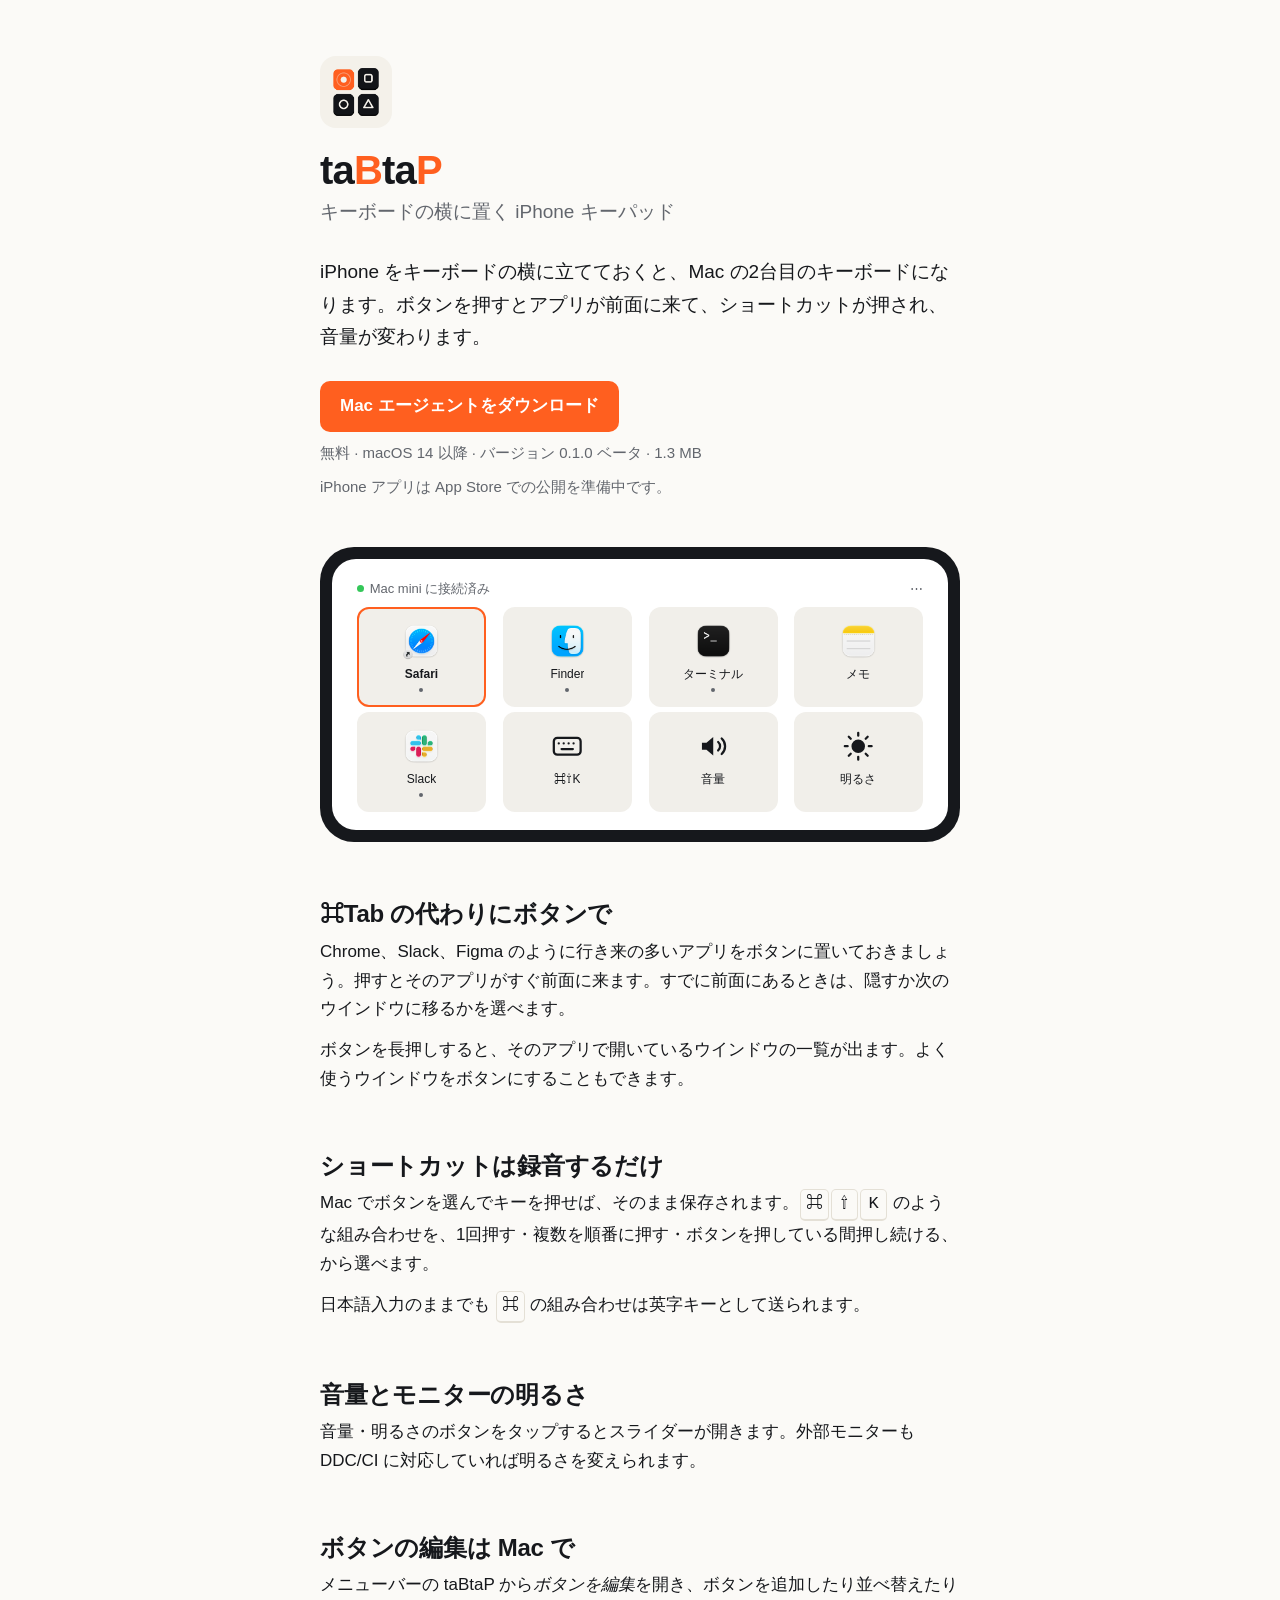
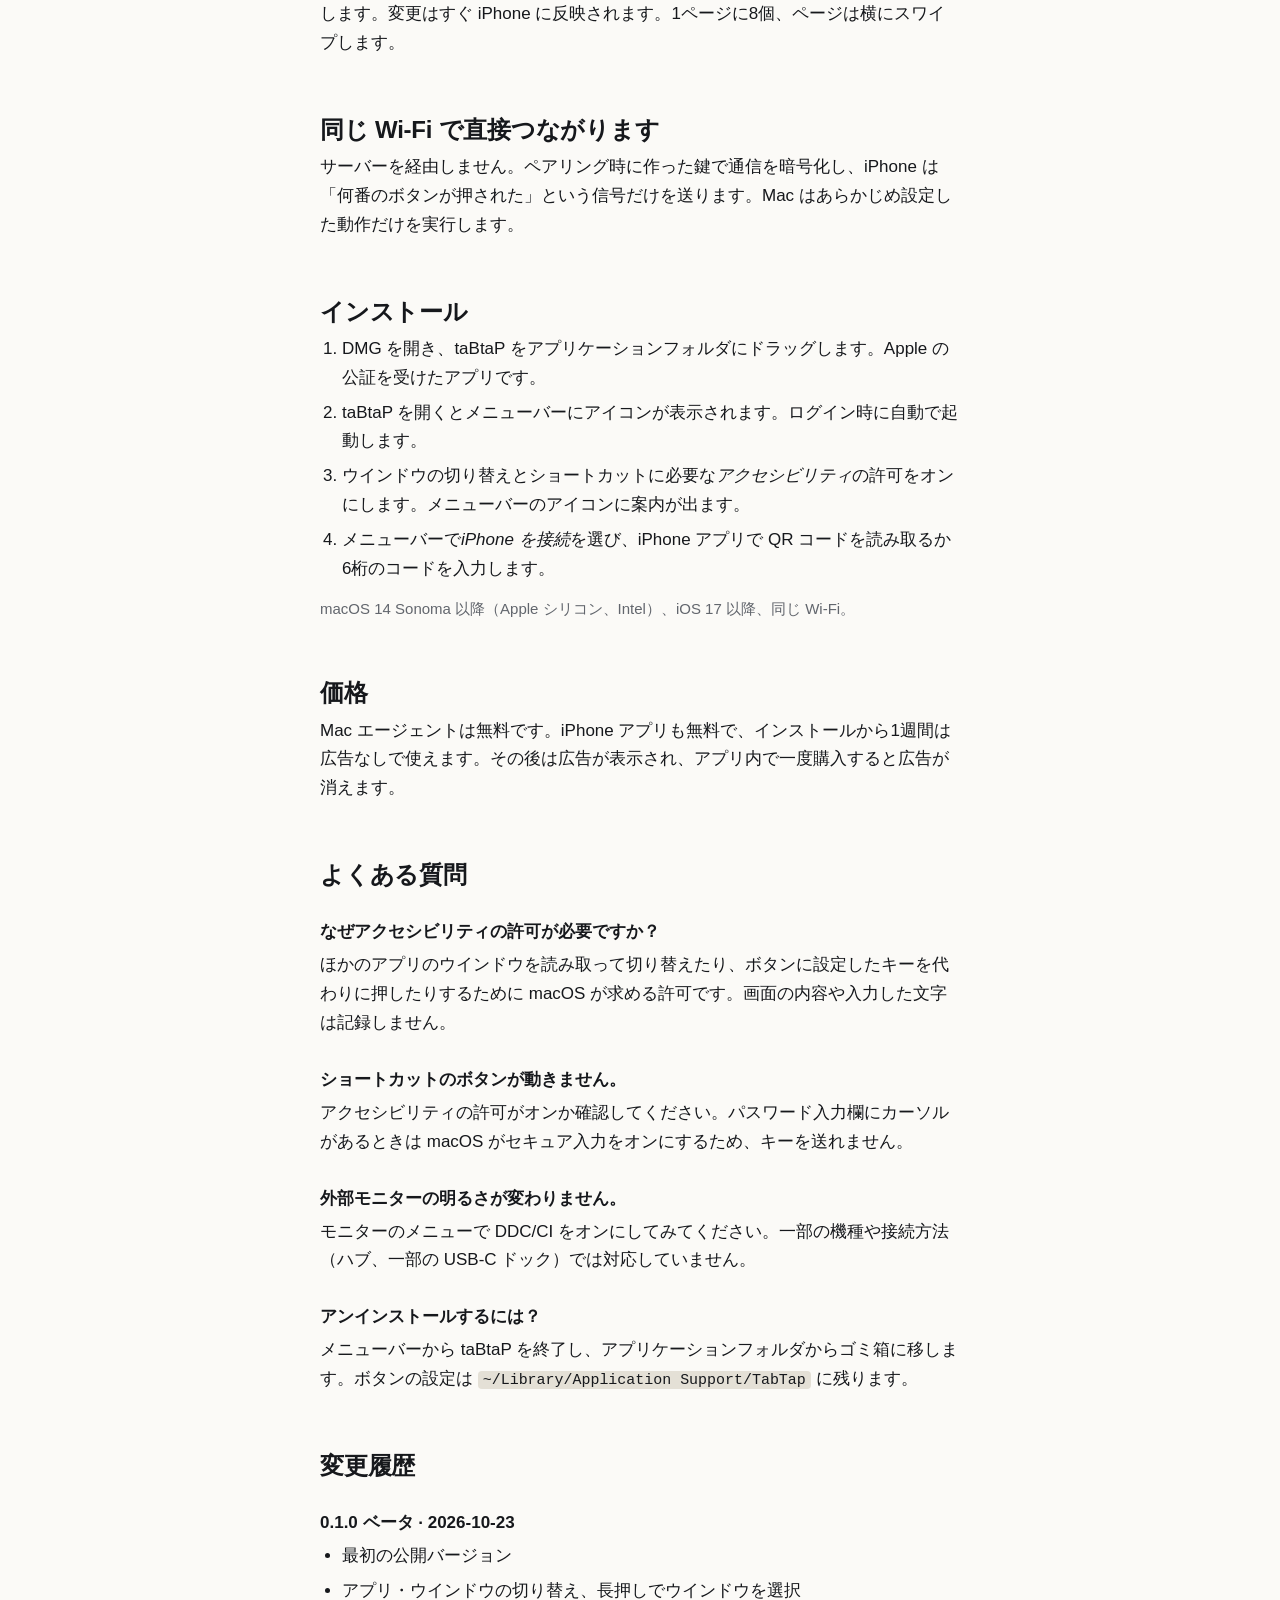
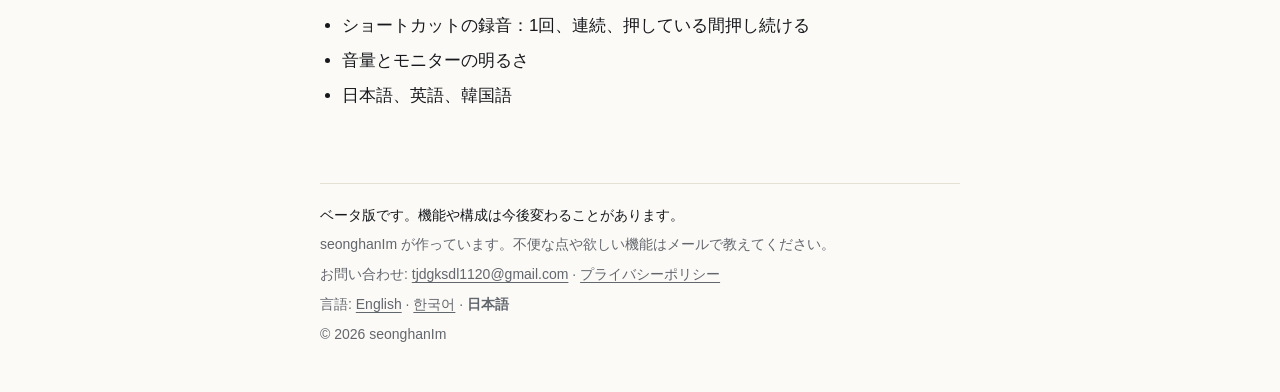
==== ja/index.html @ 6b201f4f "다운로드 페이지 업데이트 (5031a1f)" ====
<!doctype html>
<html lang="ja">
<head>
  <meta charset="utf-8">
  <meta name="viewport" content="width=device-width, initial-scale=1">
  <title>taBtaP — キーボードの横に置く iPhone キーパッド</title>
  <meta name="description" content="iPhone をキーボードの横に立てておくと、Mac の2台目のキーボードになります。ボタンひとつでアプリを切り替え、ショートカットを押せます。">
  <meta name="color-scheme" content="light dark">
  <meta property="og:title" content="taBtaP">
  <meta property="og:description" content="iPhone をキーボードの横に立てておくと、Mac の2台目のキーボードになります。ボタンひとつでアプリを切り替え、ショートカットを押せます。">
  <meta property="og:image" content="../icon.png">
  <link rel="alternate" hreflang="en" href="../">
  <link rel="alternate" hreflang="ko" href="../ko/">
  <link rel="alternate" hreflang="ja" href="../ja/">
  <link rel="icon" href="../icon.png">
  <link rel="apple-touch-icon" href="../apple-touch-icon.png">
  <link rel="stylesheet" href="../style.css">
</head>
<body>

<main>
  <header>
    <img class="icon" src="../icon.png" alt="" width="72" height="72">
    <h1>ta<span class="hi">B</span>ta<span class="hi">P</span></h1>
    <p class="tagline">キーボードの横に置く iPhone キーパッド</p>
  </header>

  <p class="intro">iPhone をキーボードの横に立てておくと、Mac の2台目のキーボードになります。ボタンを押すとアプリが前面に来て、ショートカットが押され、音量が変わります。</p>

  <p class="cta">
    <a class="download" href="../download/taBtaP-Agent.dmg">Mac エージェントをダウンロード</a>
    <span class="meta">無料 · macOS 14 以降 · バージョン 0.1.0 ベータ · 1.3 MB</span>
  </p>
  <p class="note">iPhone アプリは App Store での公開を準備中です。</p>

  <figure class="device" aria-hidden="true">
      <div class="screen">
        <div class="bar"><span class="dot"></span>Mac mini に接続済み<span class="more">⋯</span></div>
        <div class="grid"><div class="tile front running"><span class="art"><img src="../images/safari.png" alt=""></span><span class="label">Safari</span><span class="run"></span></div><div class="tile running"><span class="art"><img src="../images/finder.png" alt=""></span><span class="label">Finder</span><span class="run"></span></div><div class="tile running"><span class="art"><img src="../images/terminal.png" alt=""></span><span class="label">ターミナル</span><span class="run"></span></div><div class="tile"><span class="art"><img src="../images/notes.png" alt=""></span><span class="label">メモ</span><span class="run"></span></div><div class="tile running"><span class="art"><img src="../images/slack.png" alt=""></span><span class="label">Slack</span><span class="run"></span></div><div class="tile"><span class="art"><svg viewBox="0 0 24 24" fill="none" stroke="currentColor" stroke-width="1.6" stroke-linecap="round"><rect x="2.5" y="6" width="19" height="12" rx="2.5"/><path d="M6 10h.01M9.5 10h.01M13 10h.01M16.5 10h.01M8 14h8"/></svg></span><span class="label">⌘⇧K</span><span class="run"></span></div><div class="tile"><span class="art"><svg viewBox="0 0 24 24" fill="currentColor"><path d="M4 9.5h3.2L12 5.5v13l-4.8-4H4z"/><path d="M15.5 9a4 4 0 0 1 0 6M18 6.5a7.5 7.5 0 0 1 0 11" fill="none" stroke="currentColor" stroke-width="1.6" stroke-linecap="round"/></svg></span><span class="label">音量</span><span class="run"></span></div><div class="tile"><span class="art"><svg viewBox="0 0 24 24" fill="none" stroke="currentColor" stroke-width="1.6" stroke-linecap="round"><circle cx="12" cy="12" r="4" fill="currentColor"/><path d="M12 2.5v2M12 19.5v2M2.5 12h2M19.5 12h2M5.3 5.3l1.4 1.4M17.3 17.3l1.4 1.4M5.3 18.7l1.4-1.4M17.3 6.7l1.4-1.4"/></svg></span><span class="label">明るさ</span><span class="run"></span></div></div>
      </div>
    </figure>

  <article>
    <h2>⌘Tab の代わりにボタンで</h2>
    <p>Chrome、Slack、Figma のように行き来の多いアプリをボタンに置いておきましょう。押すとそのアプリがすぐ前面に来ます。すでに前面にあるときは、隠すか次のウインドウに移るかを選べます。</p><p>ボタンを長押しすると、そのアプリで開いているウインドウの一覧が出ます。よく使うウインドウをボタンにすることもできます。</p>
    <h2>ショートカットは録音するだけ</h2>
    <p>Mac でボタンを選んでキーを押せば、そのまま保存されます。<kbd>⌘</kbd><kbd>⇧</kbd><kbd>K</kbd> のような組み合わせを、1回押す・複数を順番に押す・ボタンを押している間押し続ける、から選べます。</p><p>日本語入力のままでも <kbd>⌘</kbd> の組み合わせは英字キーとして送られます。</p>
    <h2>音量とモニターの明るさ</h2>
    <p>音量・明るさのボタンをタップするとスライダーが開きます。外部モニターも DDC/CI に対応していれば明るさを変えられます。</p>
    <h2>ボタンの編集は Mac で</h2>
    <p>メニューバーの taBtaP から<em>ボタンを編集</em>を開き、ボタンを追加したり並べ替えたりします。変更はすぐ iPhone に反映されます。1ページに8個、ページは横にスワイプします。</p>
    <h2>同じ Wi-Fi で直接つながります</h2>
    <p>サーバーを経由しません。ペアリング時に作った鍵で通信を暗号化し、iPhone は「何番のボタンが押された」という信号だけを送ります。Mac はあらかじめ設定した動作だけを実行します。</p>

    <h2 id="install">インストール</h2>
    <ol><li>DMG を開き、taBtaP をアプリケーションフォルダにドラッグします。Apple の公証を受けたアプリです。</li><li>taBtaP を開くとメニューバーにアイコンが表示されます。ログイン時に自動で起動します。</li><li>ウインドウの切り替えとショートカットに必要な<em>アクセシビリティ</em>の許可をオンにします。メニューバーのアイコンに案内が出ます。</li><li>メニューバーで<em>iPhone を接続</em>を選び、iPhone アプリで QR コードを読み取るか6桁のコードを入力します。</li></ol>
    <p class="note">macOS 14 Sonoma 以降（Apple シリコン、Intel）、iOS 17 以降、同じ Wi-Fi。</p>

    <h2>価格</h2>
    <p>Mac エージェントは無料です。iPhone アプリも無料で、インストールから1週間は広告なしで使えます。その後は広告が表示され、アプリ内で一度購入すると広告が消えます。</p>

    <h2 id="faq">よくある質問</h2>
    <h3>なぜアクセシビリティの許可が必要ですか？</h3>
    <p>ほかのアプリのウインドウを読み取って切り替えたり、ボタンに設定したキーを代わりに押したりするために macOS が求める許可です。画面の内容や入力した文字は記録しません。</p>
    <h3>ショートカットのボタンが動きません。</h3>
    <p>アクセシビリティの許可がオンか確認してください。パスワード入力欄にカーソルがあるときは macOS がセキュア入力をオンにするため、キーを送れません。</p>
    <h3>外部モニターの明るさが変わりません。</h3>
    <p>モニターのメニューで DDC/CI をオンにしてみてください。一部の機種や接続方法（ハブ、一部の USB-C ドック）では対応していません。</p>
    <h3>アンインストールするには？</h3>
    <p>メニューバーから taBtaP を終了し、アプリケーションフォルダからゴミ箱に移します。ボタンの設定は <code>~/Library/Application Support/TabTap</code> に残ります。</p>

    <h2 id="changes">変更履歴</h2>
    <h3>0.1.0 ベータ · 2026-10-23</h3>
    <ul><li>最初の公開バージョン</li><li>アプリ・ウインドウの切り替え、長押しでウインドウを選択</li><li>ショートカットの録音：1回、連続、押している間押し続ける</li><li>音量とモニターの明るさ</li><li>日本語、英語、韓国語</li></ul>
  </article>

  <footer>
    <p class="beta">ベータ版です。機能や構成は今後変わることがあります。</p>
    <p>seonghanIm が作っています。不便な点や欲しい機能はメールで教えてください。</p>
    <p>お問い合わせ: <a href="mailto:tjdgksdl1120@gmail.com">tjdgksdl1120@gmail.com</a> · <a href="../ja/privacy.html">プライバシーポリシー</a></p>
    <p class="langs">言語: <a href="../" data-lang="en">English</a> · <a href="../ko/" data-lang="ko">한국어</a> · <strong>日本語</strong></p>
    <p>© 2026 seonghanIm</p>
  </footer>
  <script>
  document.querySelectorAll('[data-lang]').forEach(function (a) {
    a.addEventListener('click', function () { try { localStorage.setItem('lang', a.dataset.lang); } catch (e) {} });
  });
  </script>
</main>
</body>
</html>
---- style.css ----
:root {
  --bg: #FBFAF7;
  --text: #16181C;
  --muted: #62666D;
  --line: #E4E0D6;
  --accent: #FF5F1F;
  --device: #16181C;
  --screen: #FFFFFF;
  --tile: #F1EFEA;
  --tile-text: #16181C;
}

@media (prefers-color-scheme: dark) {
  :root {
    --bg: #141518;
    --text: #EDEBE6;
    --muted: #A0A3A9;
    --line: #2B2E33;
    --device: #000000;
    --screen: #1C1D21;
    --tile: #2A2C31;
    --tile-text: #EDEBE6;
  }
}

* { box-sizing: border-box; }

html { -webkit-text-size-adjust: 100%; }

body {
  margin: 0;
  background: var(--bg);
  color: var(--text);
  font: 17px/1.7 -apple-system, BlinkMacSystemFont, "Helvetica Neue", "Apple SD Gothic Neo", "Hiragino Sans", "Noto Sans KR", "Noto Sans JP", sans-serif;
  overflow-wrap: break-word;
}

/* 한국어는 어절 단위로 줄을 바꾼다. 띄어쓰기가 없는 일본어에 쓰면 줄이 넘친다. */
html:lang(ko) body { word-break: keep-all; }

main {
  max-width: 680px;
  margin: 0 auto;
  padding: 56px 20px 40px;
}

a { color: var(--accent); text-underline-offset: 3px; }

header .icon { border-radius: 16px; display: block; }

h1 {
  font-size: 40px;
  line-height: 1.1;
  letter-spacing: -0.02em;
  margin: 20px 0 4px;
}

h1 .hi { color: var(--accent); }

.tagline { margin: 0; color: var(--muted); font-size: 19px; }

.intro { font-size: 19px; margin: 28px 0; }

.cta { margin: 0; display: flex; flex-wrap: wrap; align-items: center; gap: 8px 16px; }

.download {
  display: inline-block;
  background: var(--accent);
  color: #fff;
  text-decoration: none;
  font-weight: 650;
  padding: 11px 20px;
  border-radius: 10px;
}

.download:hover { filter: brightness(1.06); }

.meta, .note { color: var(--muted); font-size: 15px; }

.note { margin: 8px 0 0; }

/* 실제 앱 화면 구성(상태 바 + 4×2 버튼)을 그대로 그린다. */
.device {
  margin: 48px 0 8px;
  background: var(--device);
  border-radius: 34px;
  padding: 12px;
  aspect-ratio: 19.5 / 9;
  max-width: 640px;
}

.screen {
  height: 100%;
  background: var(--screen);
  border-radius: 24px;
  padding: 3% 4%;
  display: flex;
  flex-direction: column;
  gap: 3%;
}

.bar {
  display: flex;
  align-items: center;
  gap: 6px;
  font-size: clamp(9px, 1.9vw, 13px);
  color: var(--muted);
}

.bar .dot { width: 7px; height: 7px; border-radius: 50%; background: #34C759; }
.bar .more { margin-left: auto; }

.grid {
  flex: 1;
  display: grid;
  grid-template-columns: repeat(4, 1fr);
  grid-template-rows: repeat(2, 1fr);
  gap: 3%;
}

/* 실제 앱처럼 아이콘 위, 이름 아래, 실행 중이면 점. 아이콘은 칸의 짧은 변에 맞춘다. */
.tile {
  background: var(--tile);
  color: var(--tile-text);
  border-radius: 12px;
  display: flex;
  flex-direction: column;
  align-items: center;
  justify-content: center;
  gap: 4%;
  padding: 4px;
  min-width: 0;
  container-type: size;
}

.tile .art { width: 42cqmin; height: 42cqmin; display: block; }
.tile .art img, .tile .art svg { width: 100%; height: 100%; display: block; }
.tile .art svg { padding: 6%; }

.tile .label {
  font-size: clamp(9px, 1.7vw, 12px);
  white-space: nowrap;
  overflow: hidden;
  text-overflow: ellipsis;
  max-width: 100%;
}

.tile .run { width: 4px; height: 4px; border-radius: 50%; background: var(--muted); opacity: 0; }
.tile.running .run { opacity: 1; }

.tile.front { outline: 2px solid var(--accent); outline-offset: -2px; }
.tile.front .label { font-weight: 600; }

article h2 {
  font-size: 24px;
  letter-spacing: -0.01em;
  line-height: 1.3;
  margin: 56px 0 8px;
}

article h3 { font-size: 17px; margin: 28px 0 4px; }
article h3 + p { margin-top: 0; }

article p { margin: 0 0 12px; }

ol, ul { padding-left: 22px; margin: 0 0 12px; }
li { margin-bottom: 6px; }

kbd {
  display: inline-block;
  min-width: 1.6em;
  padding: 0 5px;
  margin: 0 1px;
  border: 1px solid var(--line);
  border-bottom-width: 2px;
  border-radius: 5px;
  font: 600 0.9em/1.5 inherit;
  text-align: center;
}

code { font-size: 0.88em; background: var(--line); padding: 1px 5px; border-radius: 4px; }

footer {
  margin-top: 72px;
  padding-top: 20px;
  border-top: 1px solid var(--line);
  color: var(--muted);
  font-size: 14px;
}

footer p { margin: 0 0 6px; }
footer a { color: var(--muted); }
footer .beta { color: var(--text); }

.doc h1 { font-size: 32px; margin-top: 8px; }
.doc h2 { font-size: 19px; margin: 32px 0 6px; }
.doc p { margin: 0 0 12px; }
.back { margin: 0; font-size: 15px; }
.back a { color: var(--muted); text-decoration: none; }

@media (max-width: 520px) {
  main { padding-top: 36px; }
  h1 { font-size: 34px; }
  .intro { font-size: 18px; }
  .device { border-radius: 22px; padding: 8px; }
  .screen { border-radius: 15px; }
  .tile { border-radius: 8px; }
}
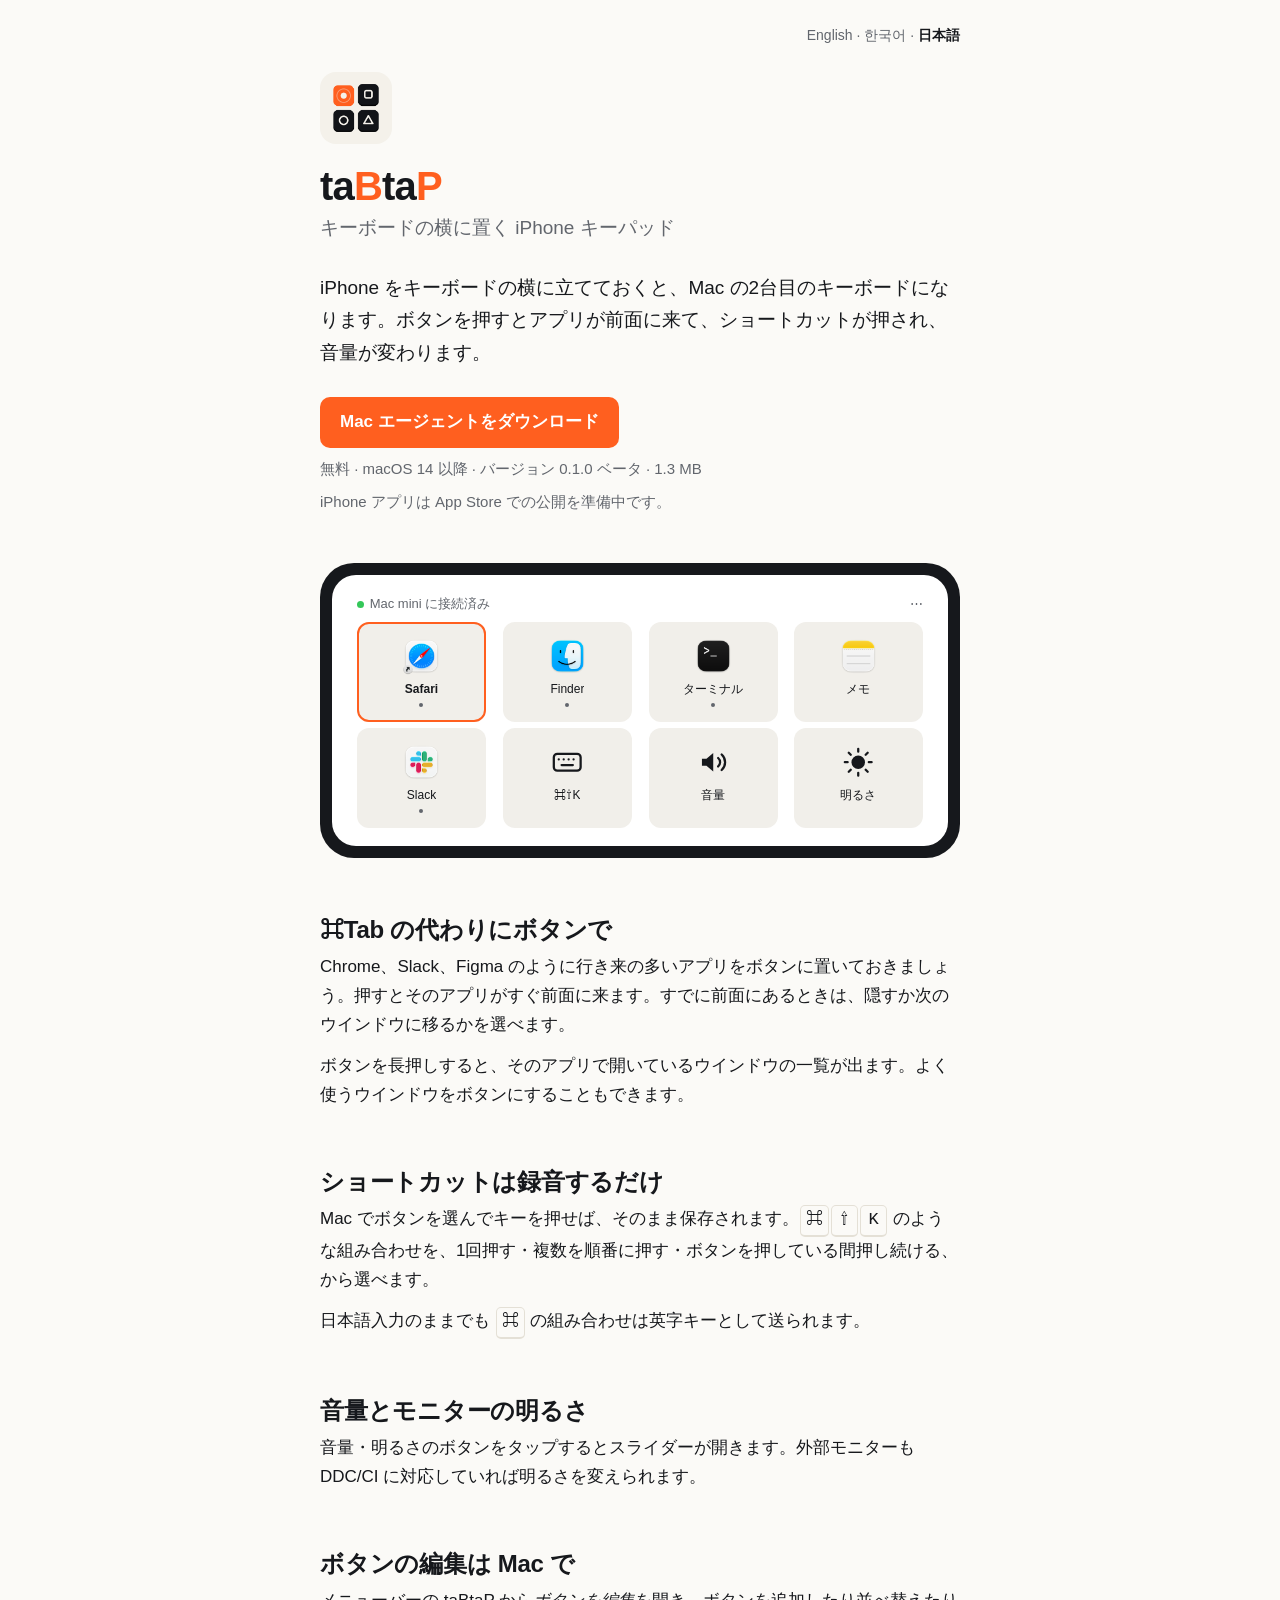
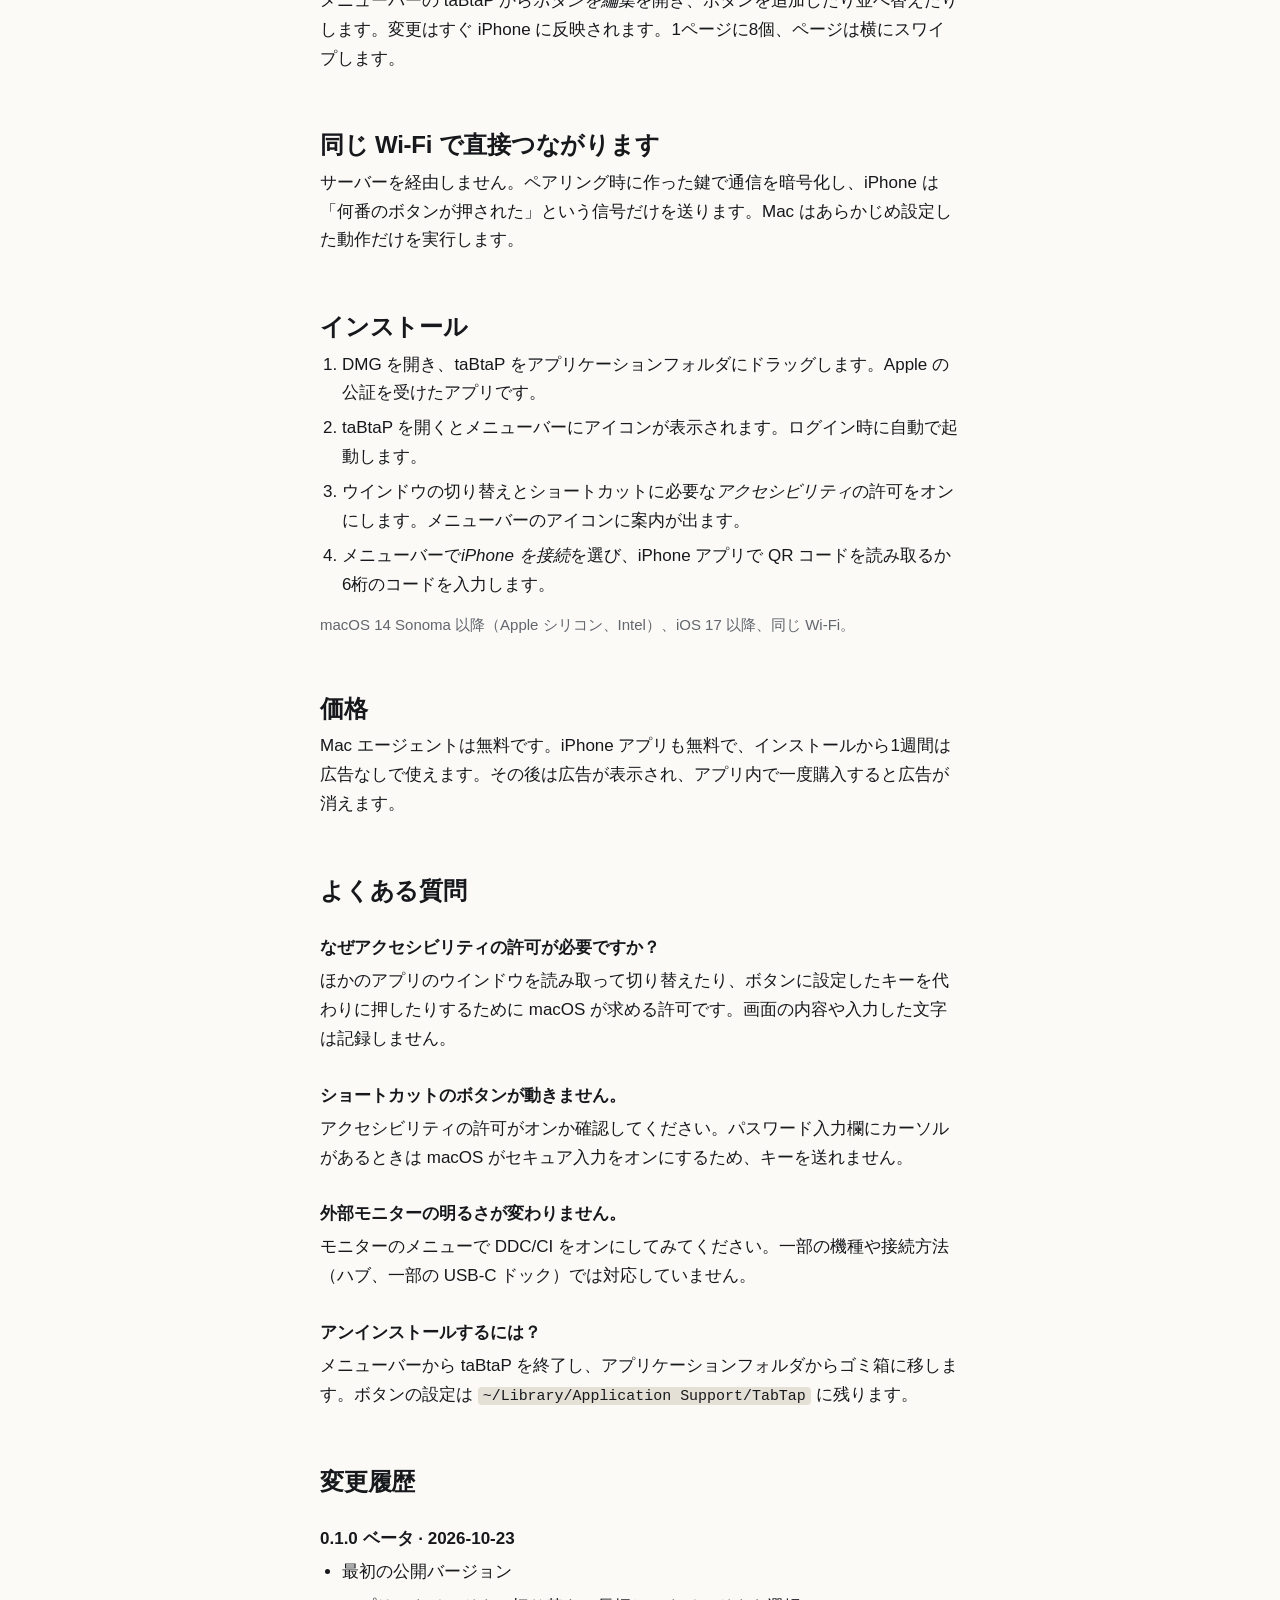
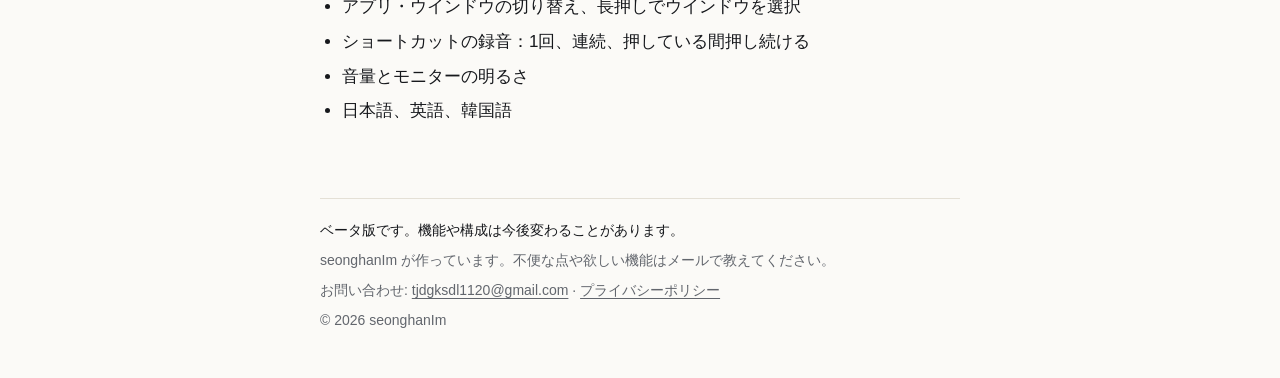
==== commit ffefa8a4: "다운로드 페이지 업데이트 (f8931c8)" ====
--- a/ja/index.html
+++ b/ja/index.html
@@ -19,6 +19,7 @@
 <body>
 
 <main>
+  <nav class="langs" aria-label="言語"><a href="../" data-lang="en">English</a> · <a href="../ko/" data-lang="ko">한국어</a> · <strong>日本語</strong></nav>
   <header>
     <img class="icon" src="../icon.png" alt="" width="72" height="72">
     <h1>ta<span class="hi">B</span>ta<span class="hi">P</span></h1>
@@ -78,7 +79,6 @@
     <p class="beta">ベータ版です。機能や構成は今後変わることがあります。</p>
     <p>seonghanIm が作っています。不便な点や欲しい機能はメールで教えてください。</p>
     <p>お問い合わせ: <a href="mailto:tjdgksdl1120@gmail.com">tjdgksdl1120@gmail.com</a> · <a href="../ja/privacy.html">プライバシーポリシー</a></p>
-    <p class="langs">言語: <a href="../" data-lang="en">English</a> · <a href="../ko/" data-lang="ko">한국어</a> · <strong>日本語</strong></p>
     <p>© 2026 seonghanIm</p>
   </footer>
   <script>
--- a/style.css
+++ b/style.css
@@ -45,6 +45,18 @@
 }
 
 a { color: var(--accent); text-underline-offset: 3px; }
+
+/* 언어 바꾸기: 맨 위 오른쪽 */
+.langs {
+  text-align: right;
+  margin: -32px 0 24px;
+  font-size: 14px;
+  color: var(--muted);
+}
+
+.langs a { color: var(--muted); text-decoration: none; }
+.langs a:hover { color: var(--text); }
+.langs strong { color: var(--text); font-weight: 600; }
 
 header .icon { border-radius: 16px; display: block; }
 
@@ -200,6 +212,7 @@
 
 @media (max-width: 520px) {
   main { padding-top: 36px; }
+  .langs { margin-top: -20px; }
   h1 { font-size: 34px; }
   .intro { font-size: 18px; }
   .device { border-radius: 22px; padding: 8px; }
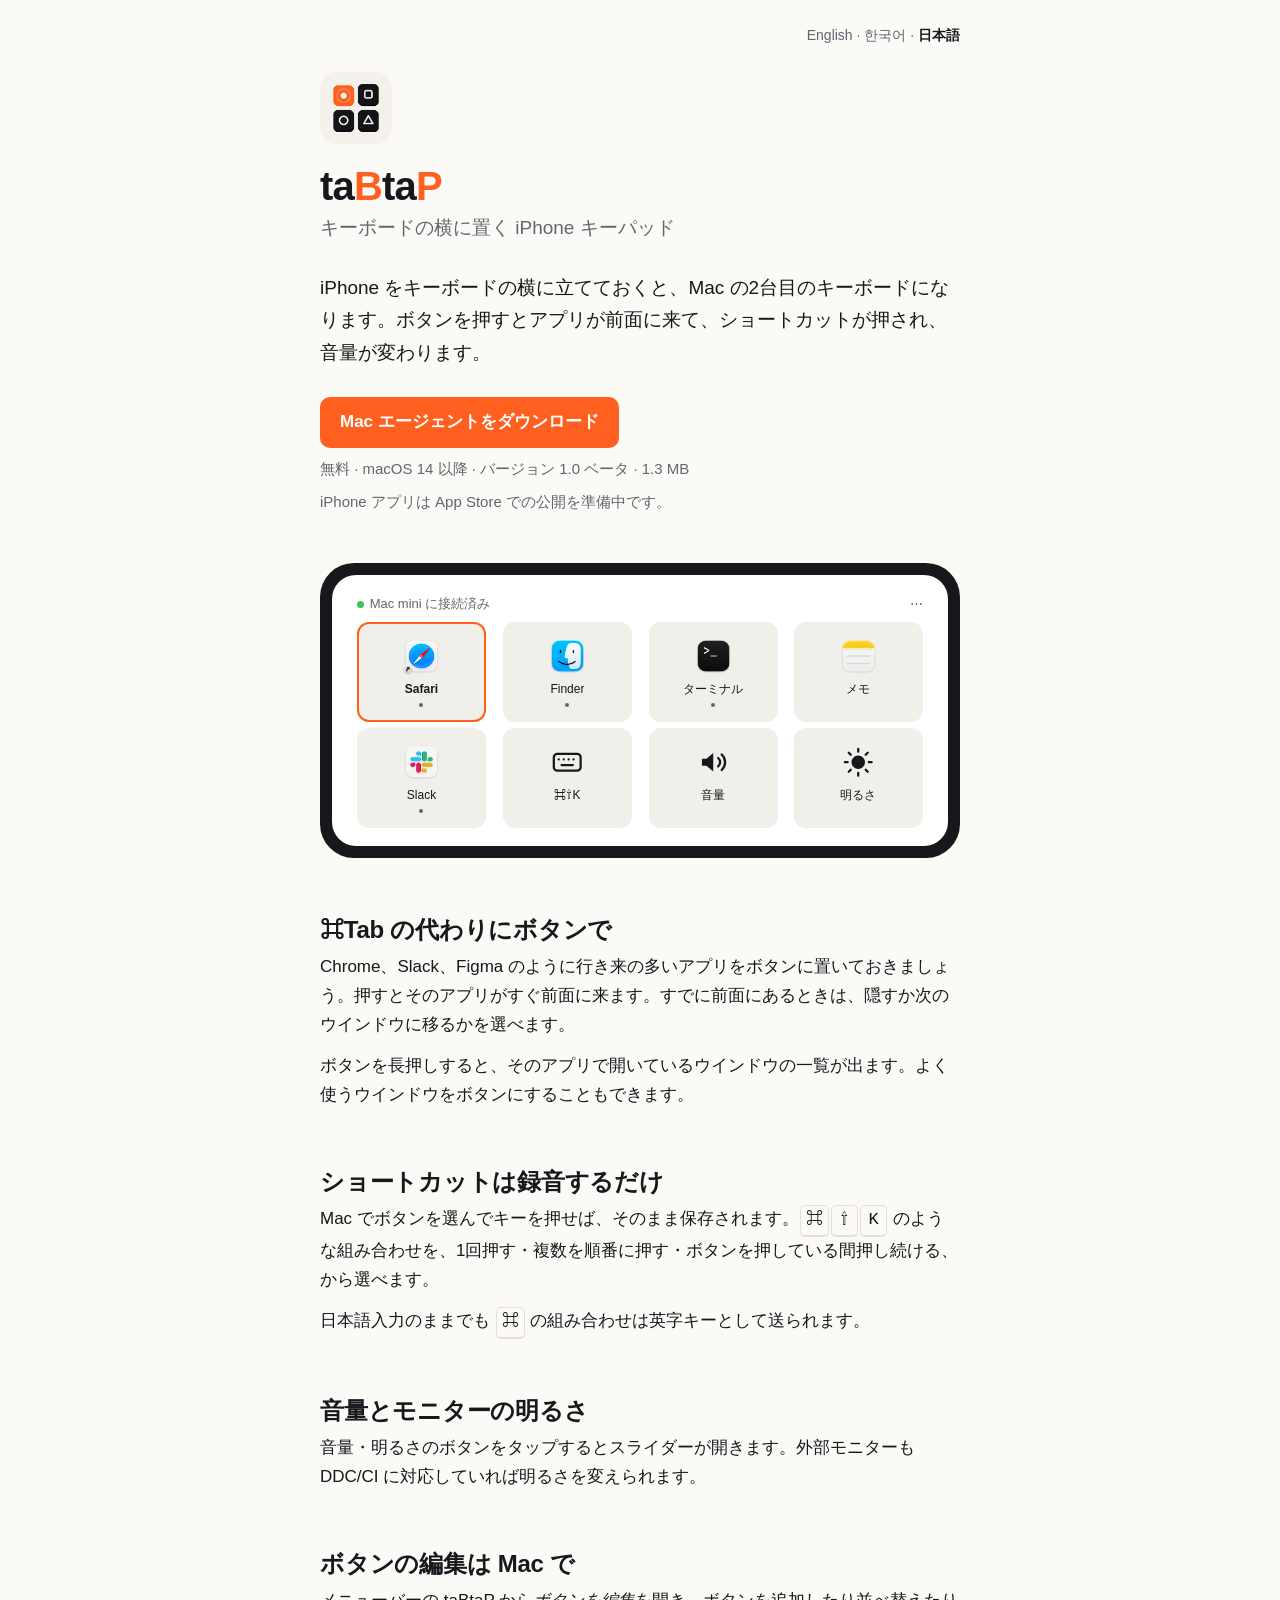
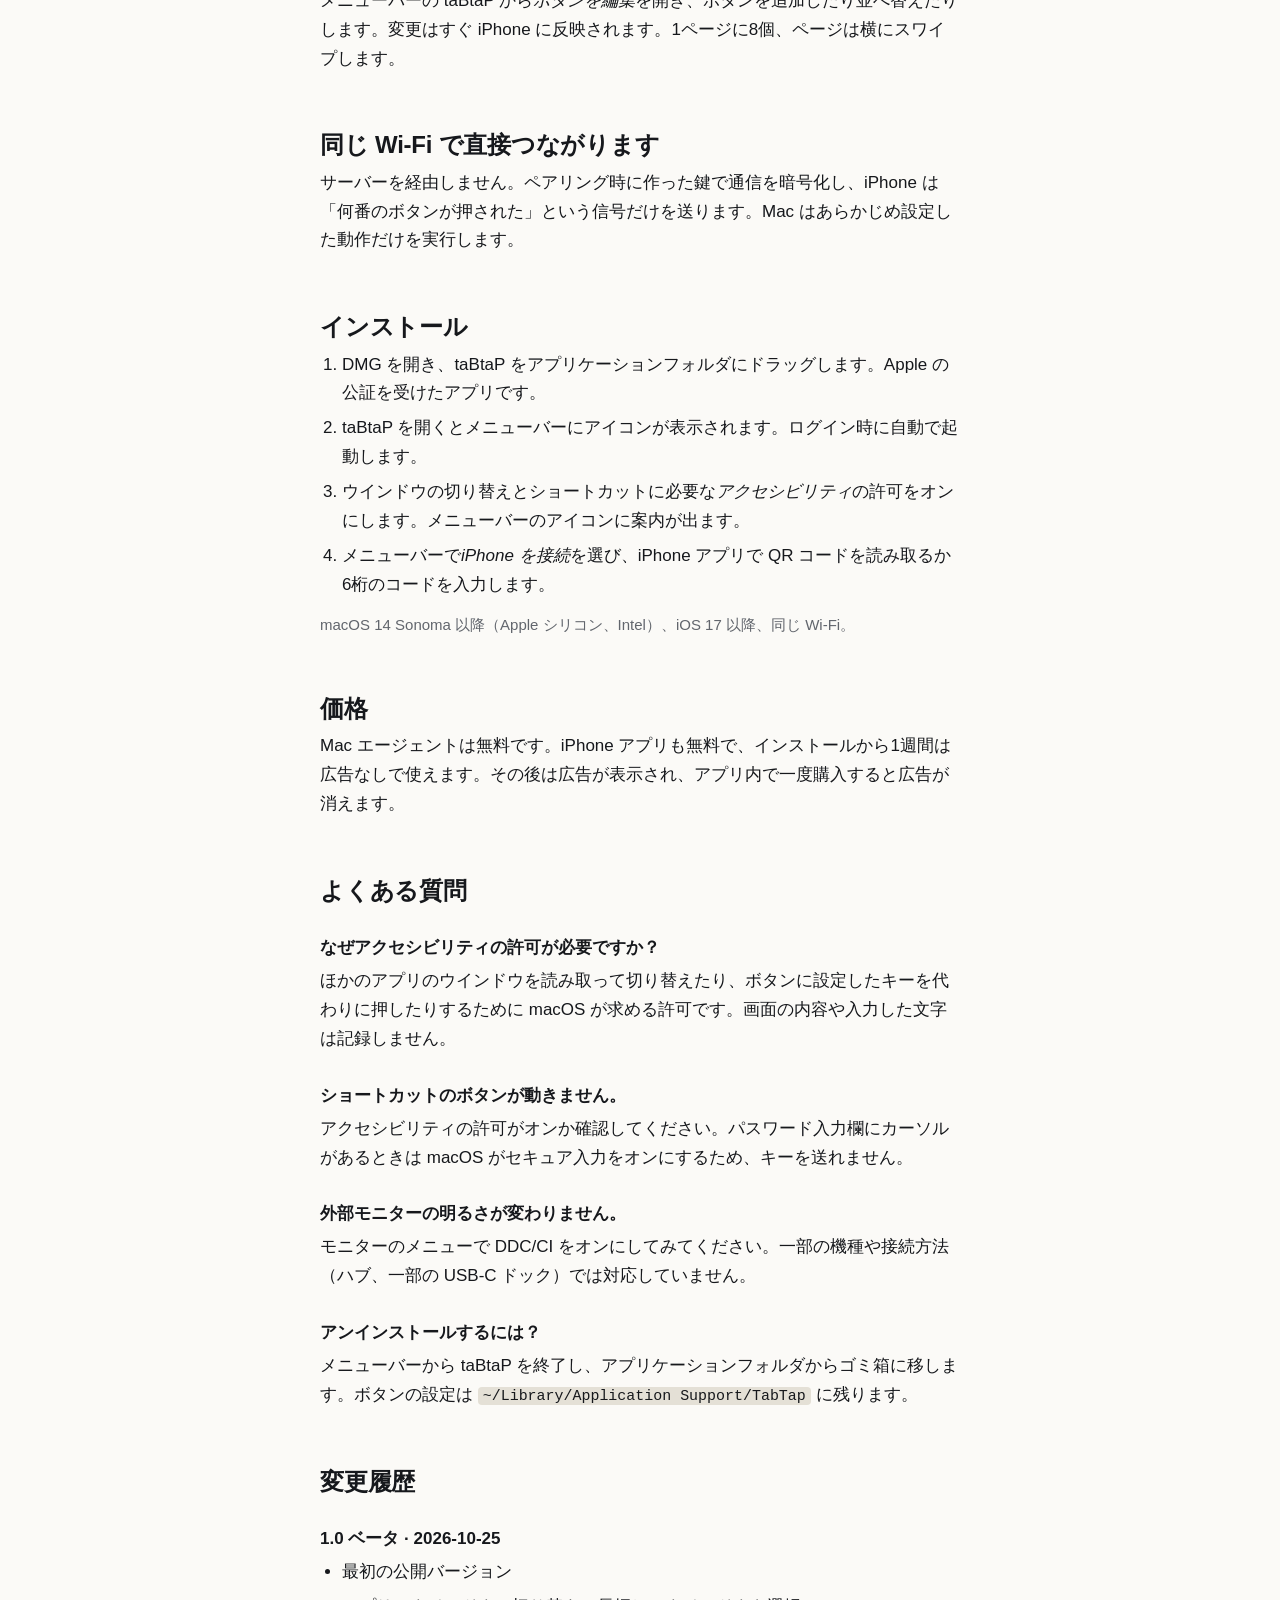
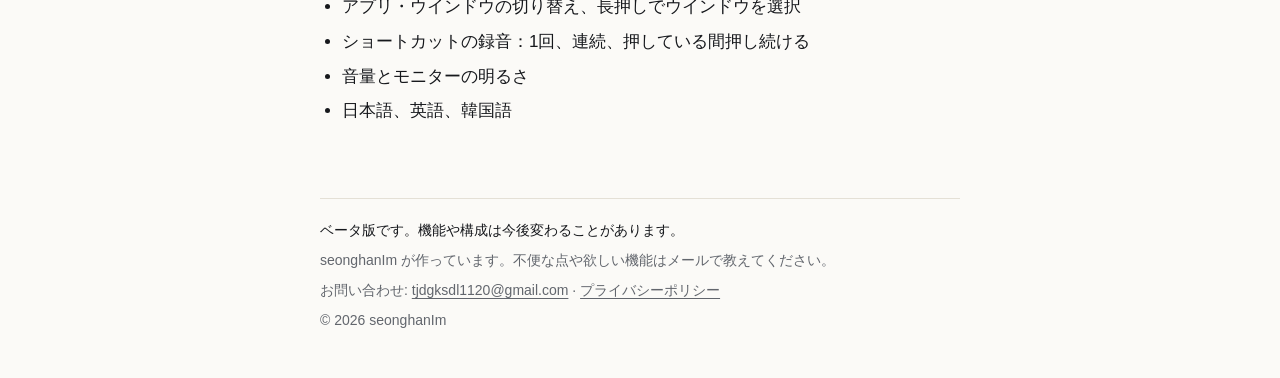
==== commit 7cd5ab6c: "다운로드 페이지 업데이트 (40ac6c7)" ====
--- a/ja/index.html
+++ b/ja/index.html
@@ -30,7 +30,7 @@
 
   <p class="cta">
     <a class="download" href="../download/taBtaP-Agent.dmg">Mac エージェントをダウンロード</a>
-    <span class="meta">無料 · macOS 14 以降 · バージョン 0.1.0 ベータ · 1.3 MB</span>
+    <span class="meta">無料 · macOS 14 以降 · バージョン 1.0 ベータ · 1.3 MB</span>
   </p>
   <p class="note">iPhone アプリは App Store での公開を準備中です。</p>
 
@@ -71,7 +71,7 @@
     <p>メニューバーから taBtaP を終了し、アプリケーションフォルダからゴミ箱に移します。ボタンの設定は <code>~/Library/Application Support/TabTap</code> に残ります。</p>
 
     <h2 id="changes">変更履歴</h2>
-    <h3>0.1.0 ベータ · 2026-10-23</h3>
+    <h3>1.0 ベータ · 2026-10-25</h3>
     <ul><li>最初の公開バージョン</li><li>アプリ・ウインドウの切り替え、長押しでウインドウを選択</li><li>ショートカットの録音：1回、連続、押している間押し続ける</li><li>音量とモニターの明るさ</li><li>日本語、英語、韓国語</li></ul>
   </article>
 
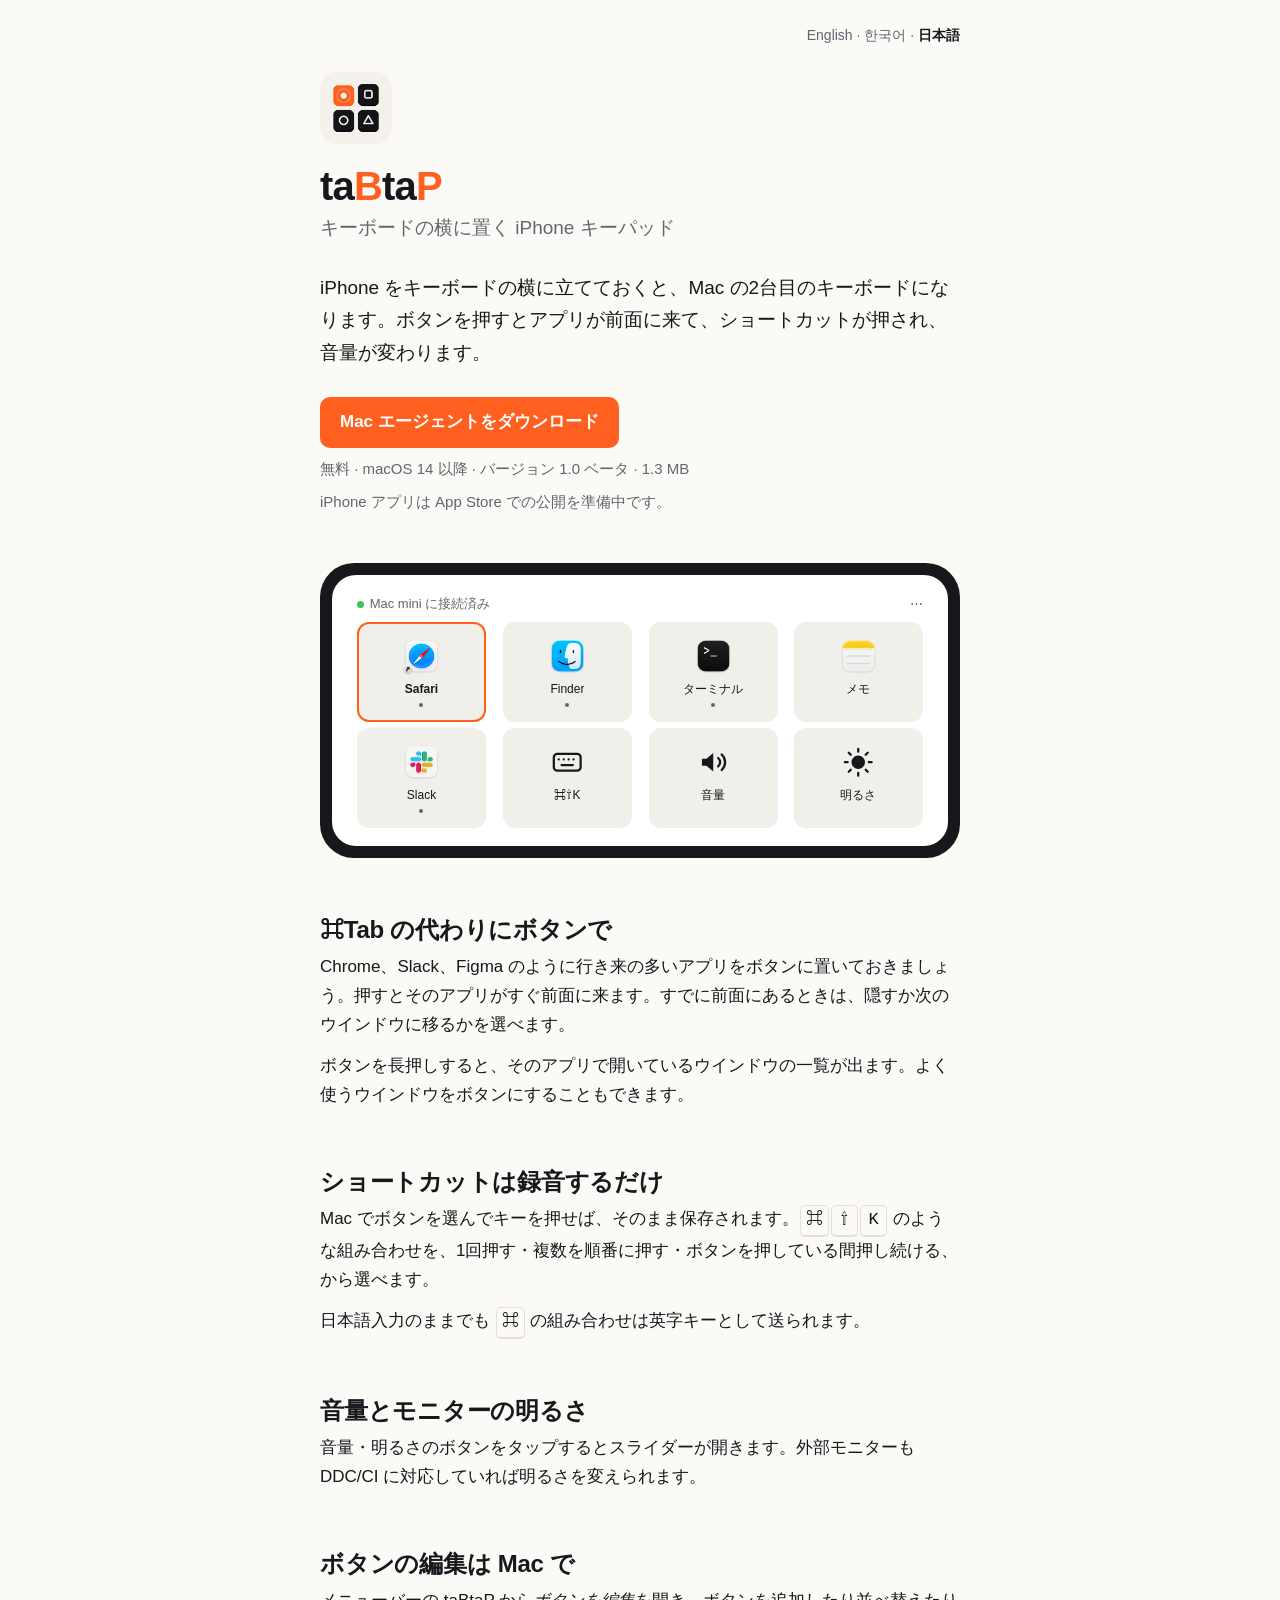
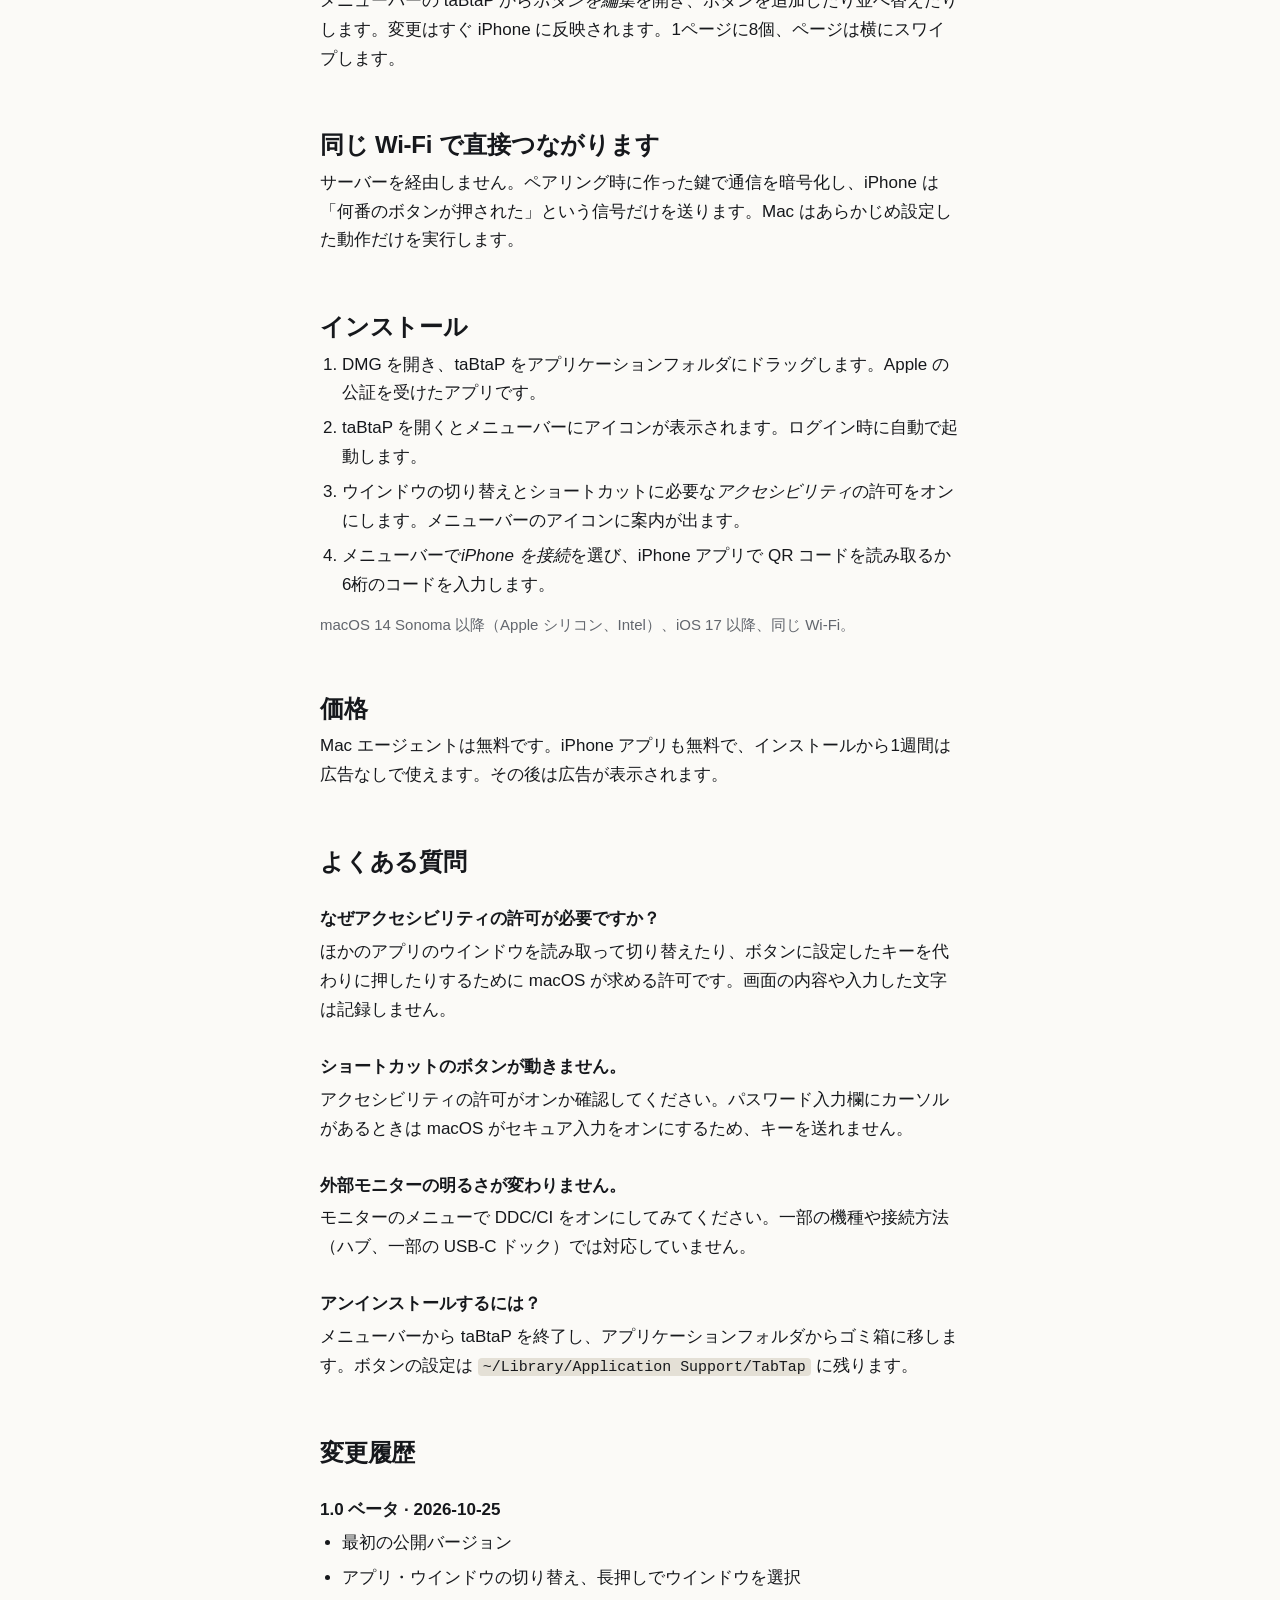
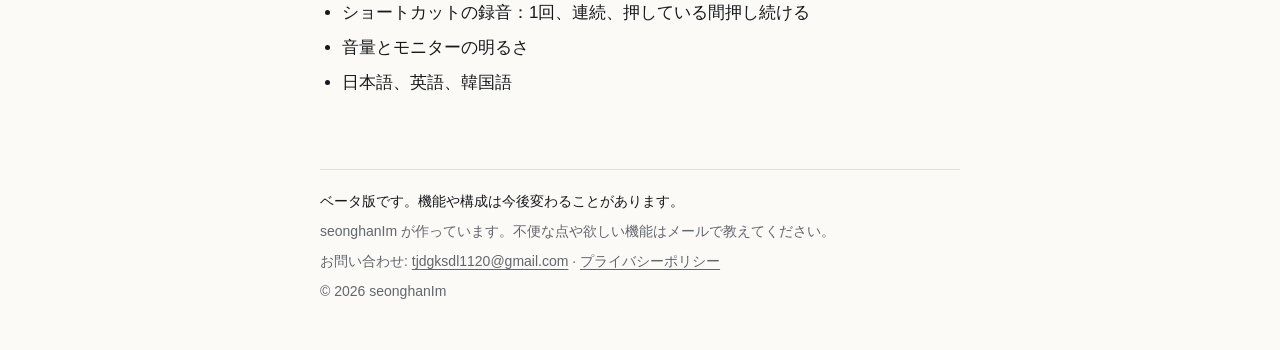
==== commit 0a510c17: "다운로드 페이지 업데이트 (1c72fc3)" ====
--- a/ja/index.html
+++ b/ja/index.html
@@ -58,7 +58,7 @@
     <p class="note">macOS 14 Sonoma 以降（Apple シリコン、Intel）、iOS 17 以降、同じ Wi-Fi。</p>
 
     <h2>価格</h2>
-    <p>Mac エージェントは無料です。iPhone アプリも無料で、インストールから1週間は広告なしで使えます。その後は広告が表示され、アプリ内で一度購入すると広告が消えます。</p>
+    <p>Mac エージェントは無料です。iPhone アプリも無料で、インストールから1週間は広告なしで使えます。その後は広告が表示されます。</p>
 
     <h2 id="faq">よくある質問</h2>
     <h3>なぜアクセシビリティの許可が必要ですか？</h3>
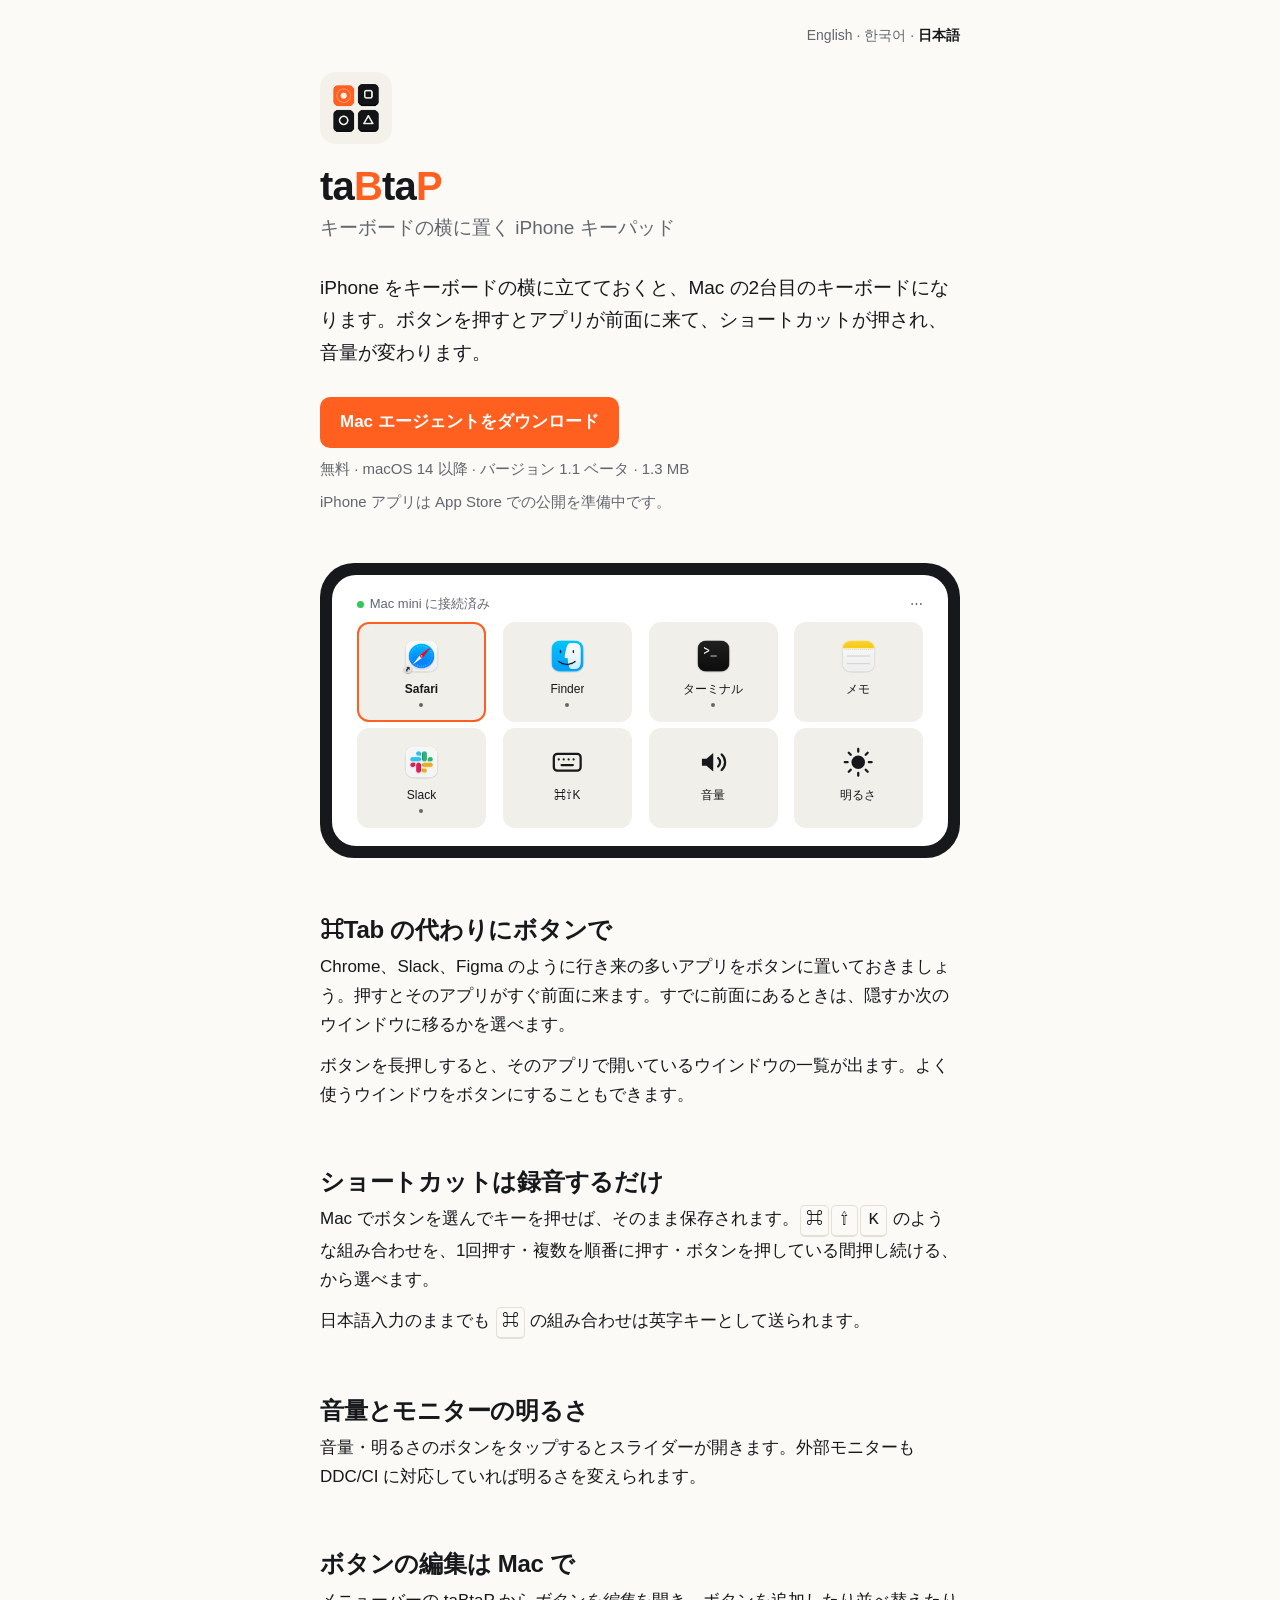
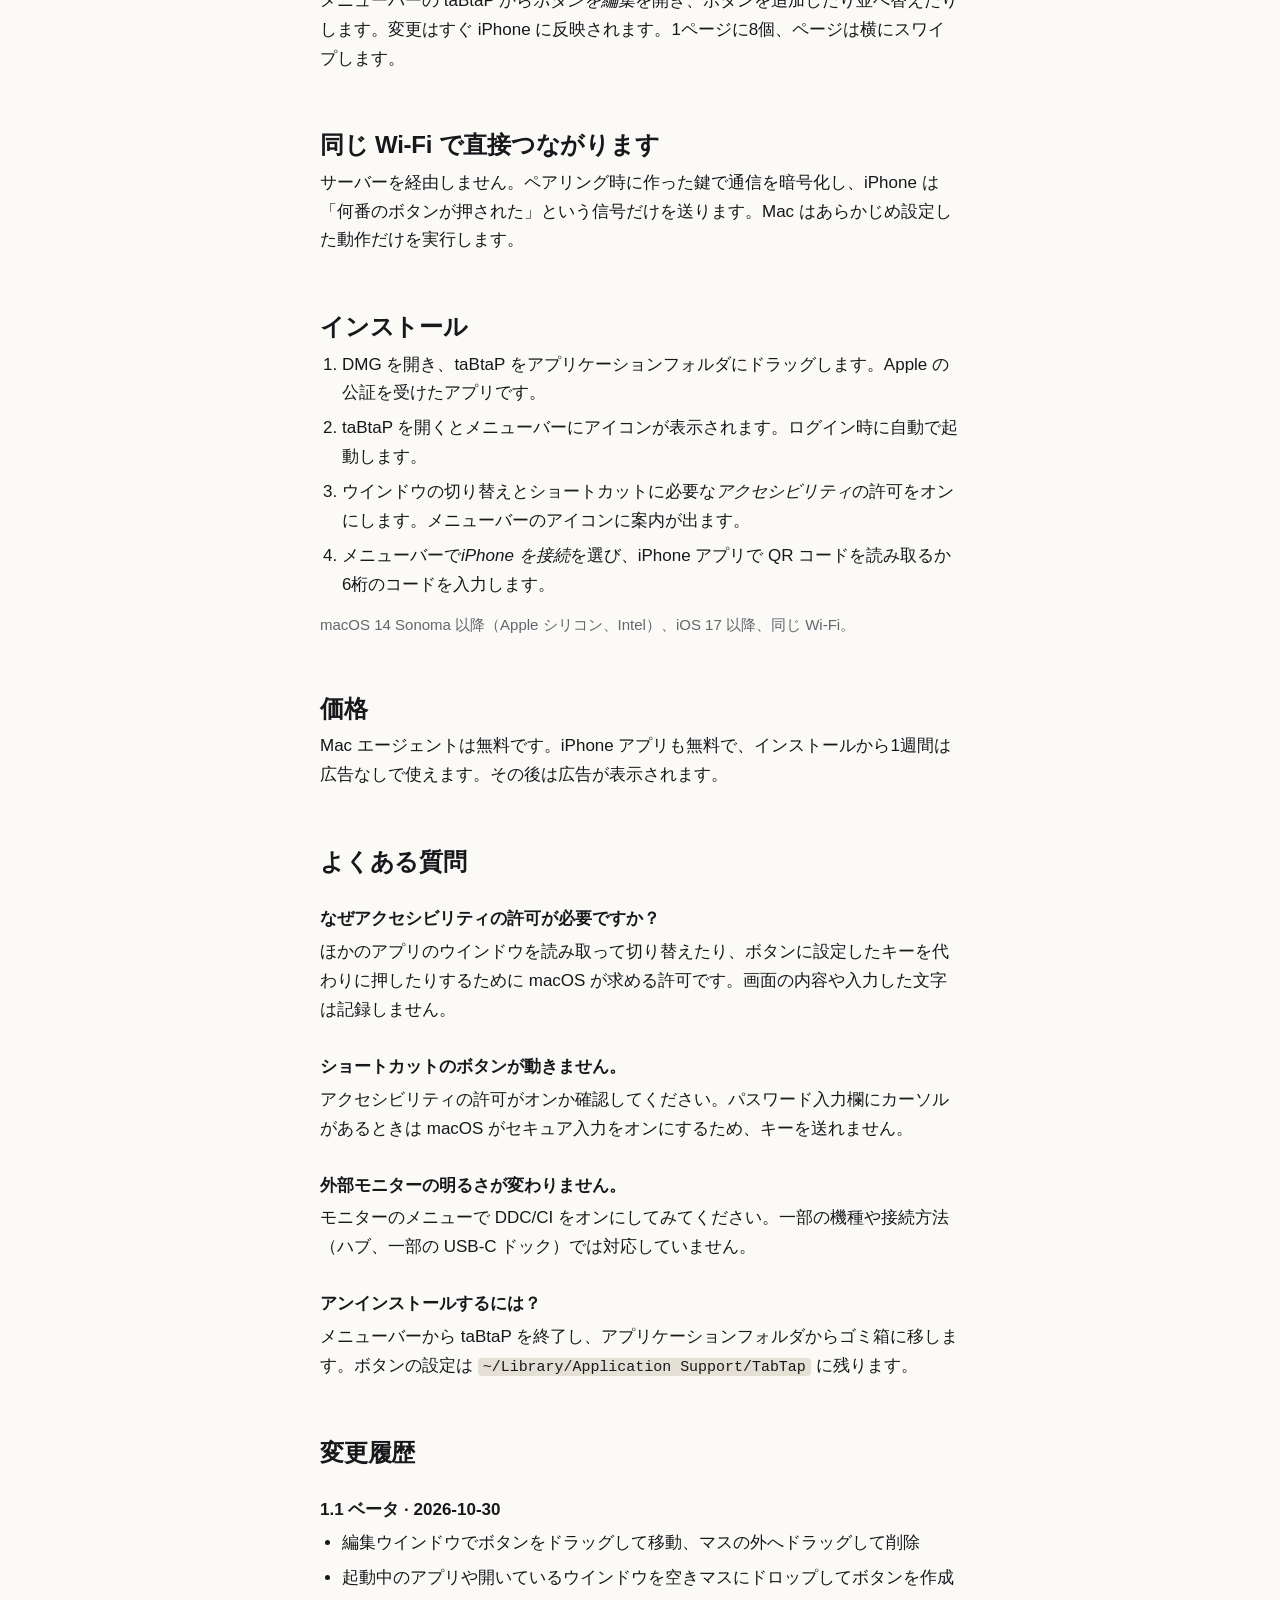
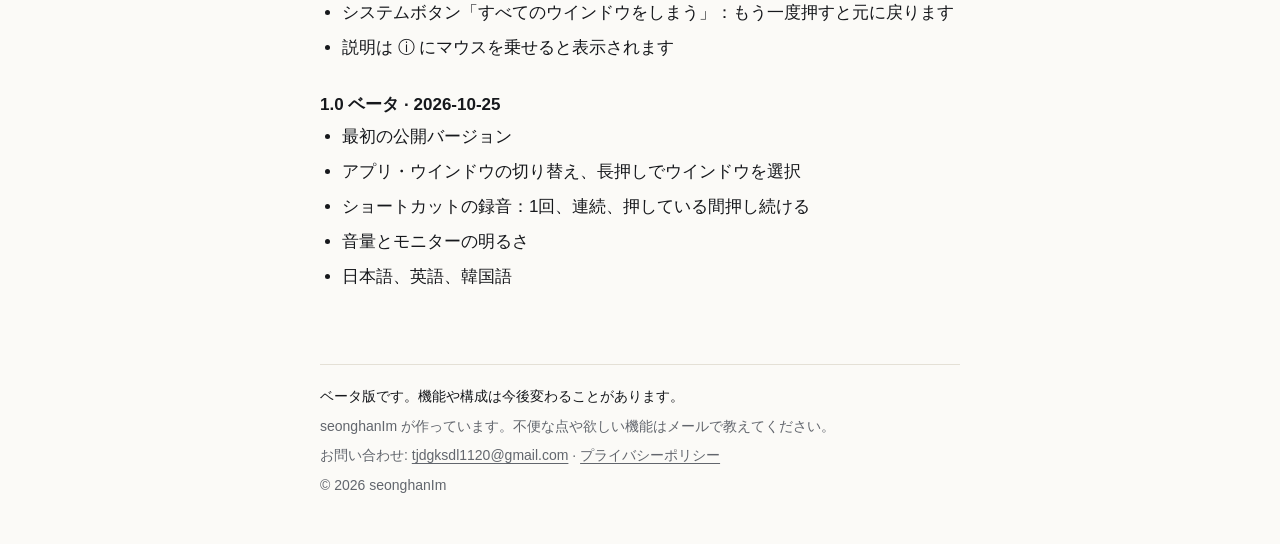
==== commit 5d7503d3: "다운로드 페이지 업데이트 (bc5a60d)" ====
--- a/ja/index.html
+++ b/ja/index.html
@@ -30,7 +30,7 @@
 
   <p class="cta">
     <a class="download" href="../download/taBtaP-Agent.dmg">Mac エージェントをダウンロード</a>
-    <span class="meta">無料 · macOS 14 以降 · バージョン 1.0 ベータ · 1.3 MB</span>
+    <span class="meta">無料 · macOS 14 以降 · バージョン 1.1 ベータ · 1.3 MB</span>
   </p>
   <p class="note">iPhone アプリは App Store での公開を準備中です。</p>
 
@@ -71,6 +71,8 @@
     <p>メニューバーから taBtaP を終了し、アプリケーションフォルダからゴミ箱に移します。ボタンの設定は <code>~/Library/Application Support/TabTap</code> に残ります。</p>
 
     <h2 id="changes">変更履歴</h2>
+    <h3>1.1 ベータ · 2026-10-30</h3>
+    <ul><li>編集ウインドウでボタンをドラッグして移動、マスの外へドラッグして削除</li><li>起動中のアプリや開いているウインドウを空きマスにドロップしてボタンを作成</li><li>システムボタン「すべてのウインドウをしまう」：もう一度押すと元に戻ります</li><li>説明は ⓘ にマウスを乗せると表示されます</li></ul>
     <h3>1.0 ベータ · 2026-10-25</h3>
     <ul><li>最初の公開バージョン</li><li>アプリ・ウインドウの切り替え、長押しでウインドウを選択</li><li>ショートカットの録音：1回、連続、押している間押し続ける</li><li>音量とモニターの明るさ</li><li>日本語、英語、韓国語</li></ul>
   </article>
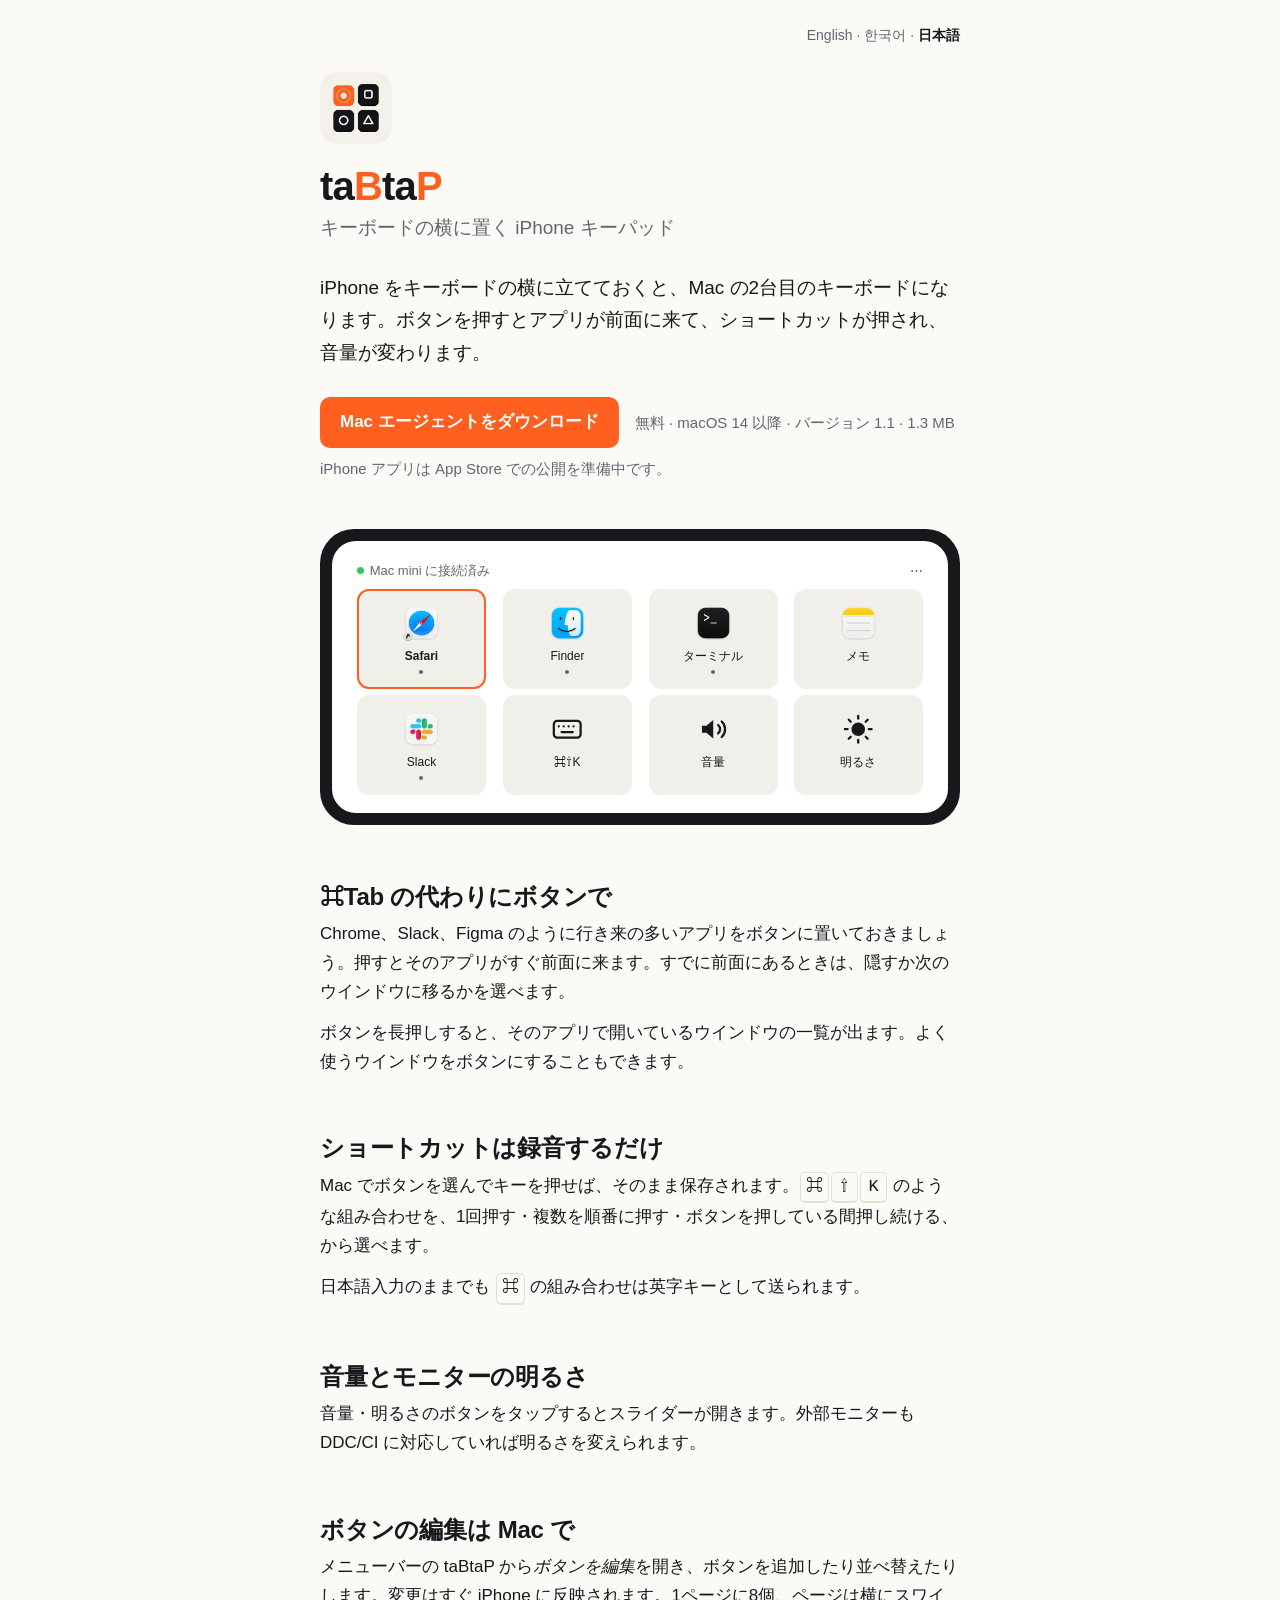
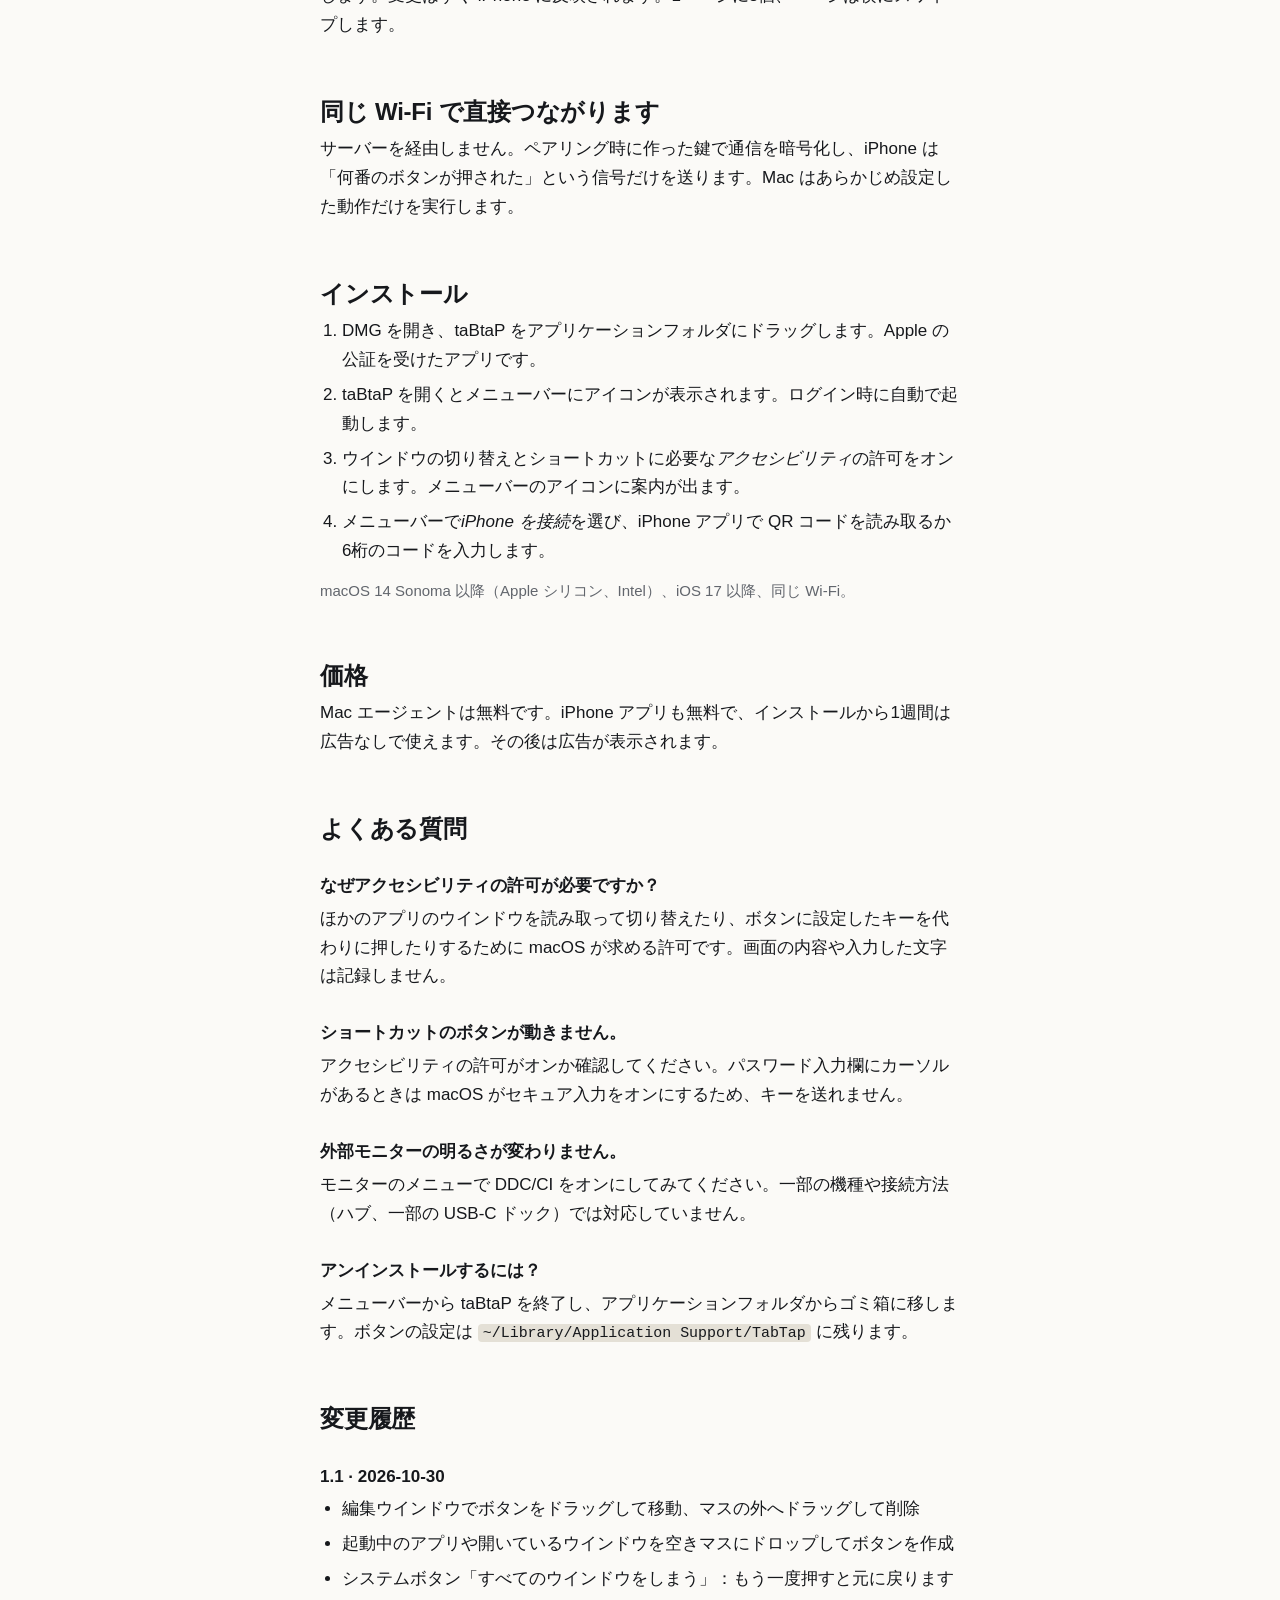
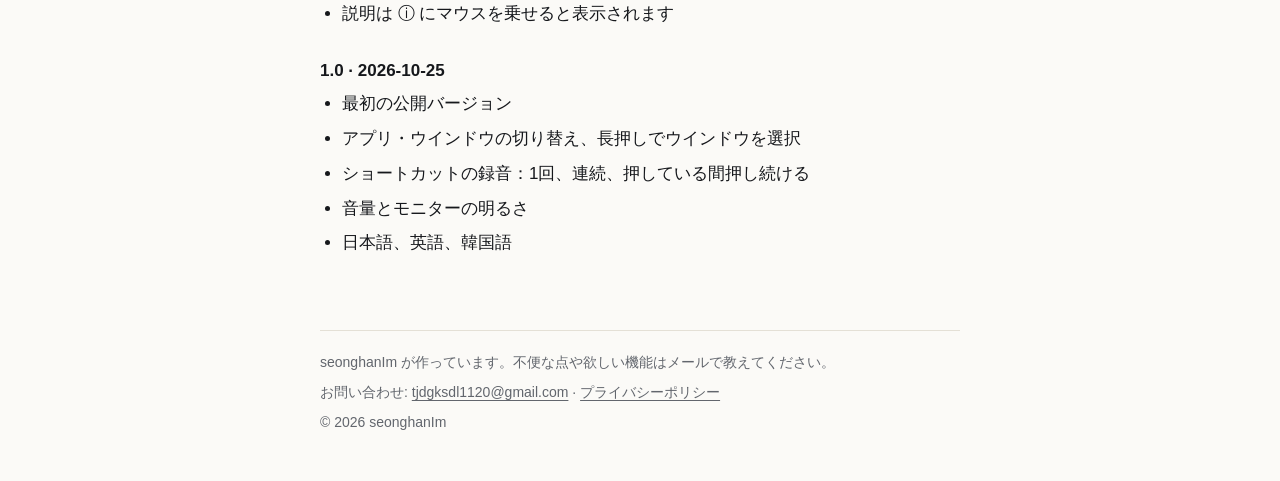
==== commit 00d1b6fa: "다운로드 페이지 업데이트 (7fc488e)" ====
--- a/ja/index.html
+++ b/ja/index.html
@@ -30,7 +30,7 @@
 
   <p class="cta">
     <a class="download" href="../download/taBtaP-Agent.dmg">Mac エージェントをダウンロード</a>
-    <span class="meta">無料 · macOS 14 以降 · バージョン 1.1 ベータ · 1.3 MB</span>
+    <span class="meta">無料 · macOS 14 以降 · バージョン 1.1 · 1.3 MB</span>
   </p>
   <p class="note">iPhone アプリは App Store での公開を準備中です。</p>
 
@@ -71,14 +71,13 @@
     <p>メニューバーから taBtaP を終了し、アプリケーションフォルダからゴミ箱に移します。ボタンの設定は <code>~/Library/Application Support/TabTap</code> に残ります。</p>
 
     <h2 id="changes">変更履歴</h2>
-    <h3>1.1 ベータ · 2026-10-30</h3>
+    <h3>1.1 · 2026-10-30</h3>
     <ul><li>編集ウインドウでボタンをドラッグして移動、マスの外へドラッグして削除</li><li>起動中のアプリや開いているウインドウを空きマスにドロップしてボタンを作成</li><li>システムボタン「すべてのウインドウをしまう」：もう一度押すと元に戻ります</li><li>説明は ⓘ にマウスを乗せると表示されます</li></ul>
-    <h3>1.0 ベータ · 2026-10-25</h3>
+    <h3>1.0 · 2026-10-25</h3>
     <ul><li>最初の公開バージョン</li><li>アプリ・ウインドウの切り替え、長押しでウインドウを選択</li><li>ショートカットの録音：1回、連続、押している間押し続ける</li><li>音量とモニターの明るさ</li><li>日本語、英語、韓国語</li></ul>
   </article>
 
   <footer>
-    <p class="beta">ベータ版です。機能や構成は今後変わることがあります。</p>
     <p>seonghanIm が作っています。不便な点や欲しい機能はメールで教えてください。</p>
     <p>お問い合わせ: <a href="mailto:tjdgksdl1120@gmail.com">tjdgksdl1120@gmail.com</a> · <a href="../ja/privacy.html">プライバシーポリシー</a></p>
     <p>© 2026 seonghanIm</p>
--- a/style.css
+++ b/style.css
@@ -202,7 +202,6 @@
 
 footer p { margin: 0 0 6px; }
 footer a { color: var(--muted); }
-footer .beta { color: var(--text); }
 
 .doc h1 { font-size: 32px; margin-top: 8px; }
 .doc h2 { font-size: 19px; margin: 32px 0 6px; }
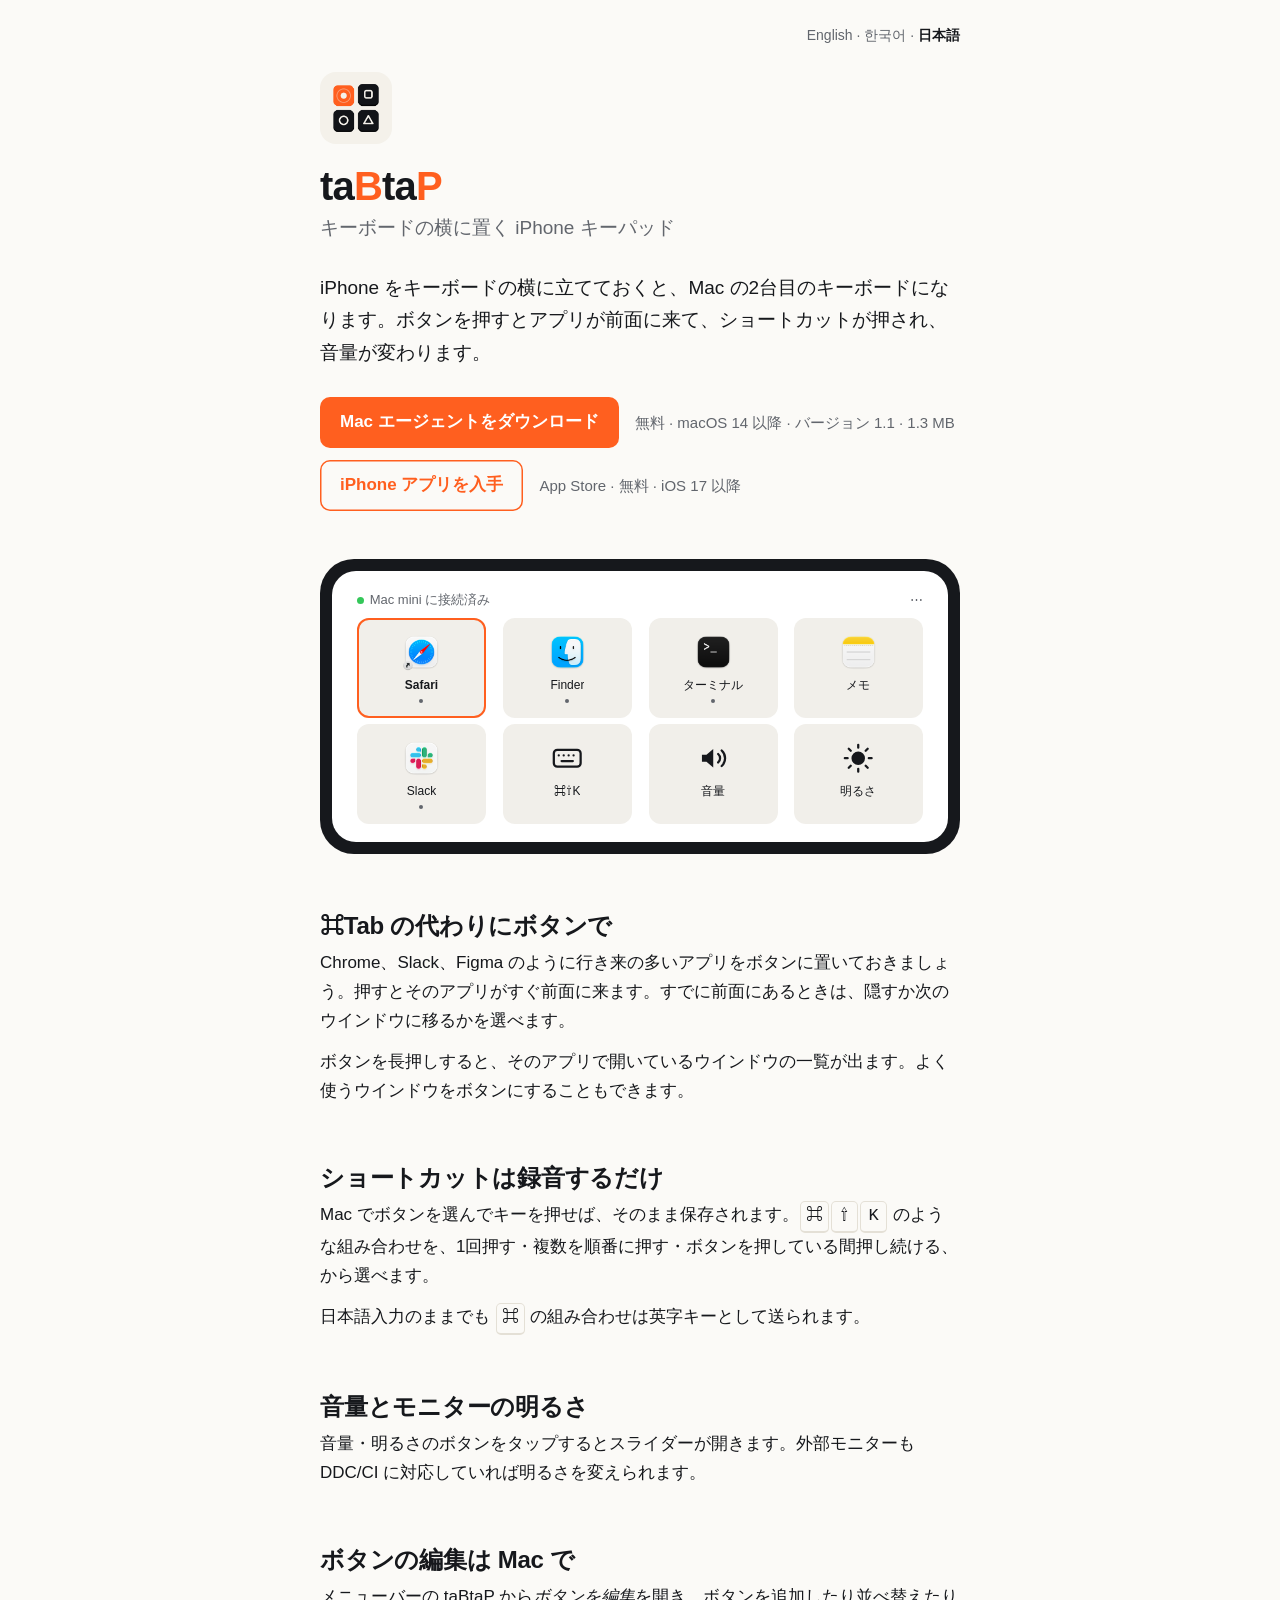
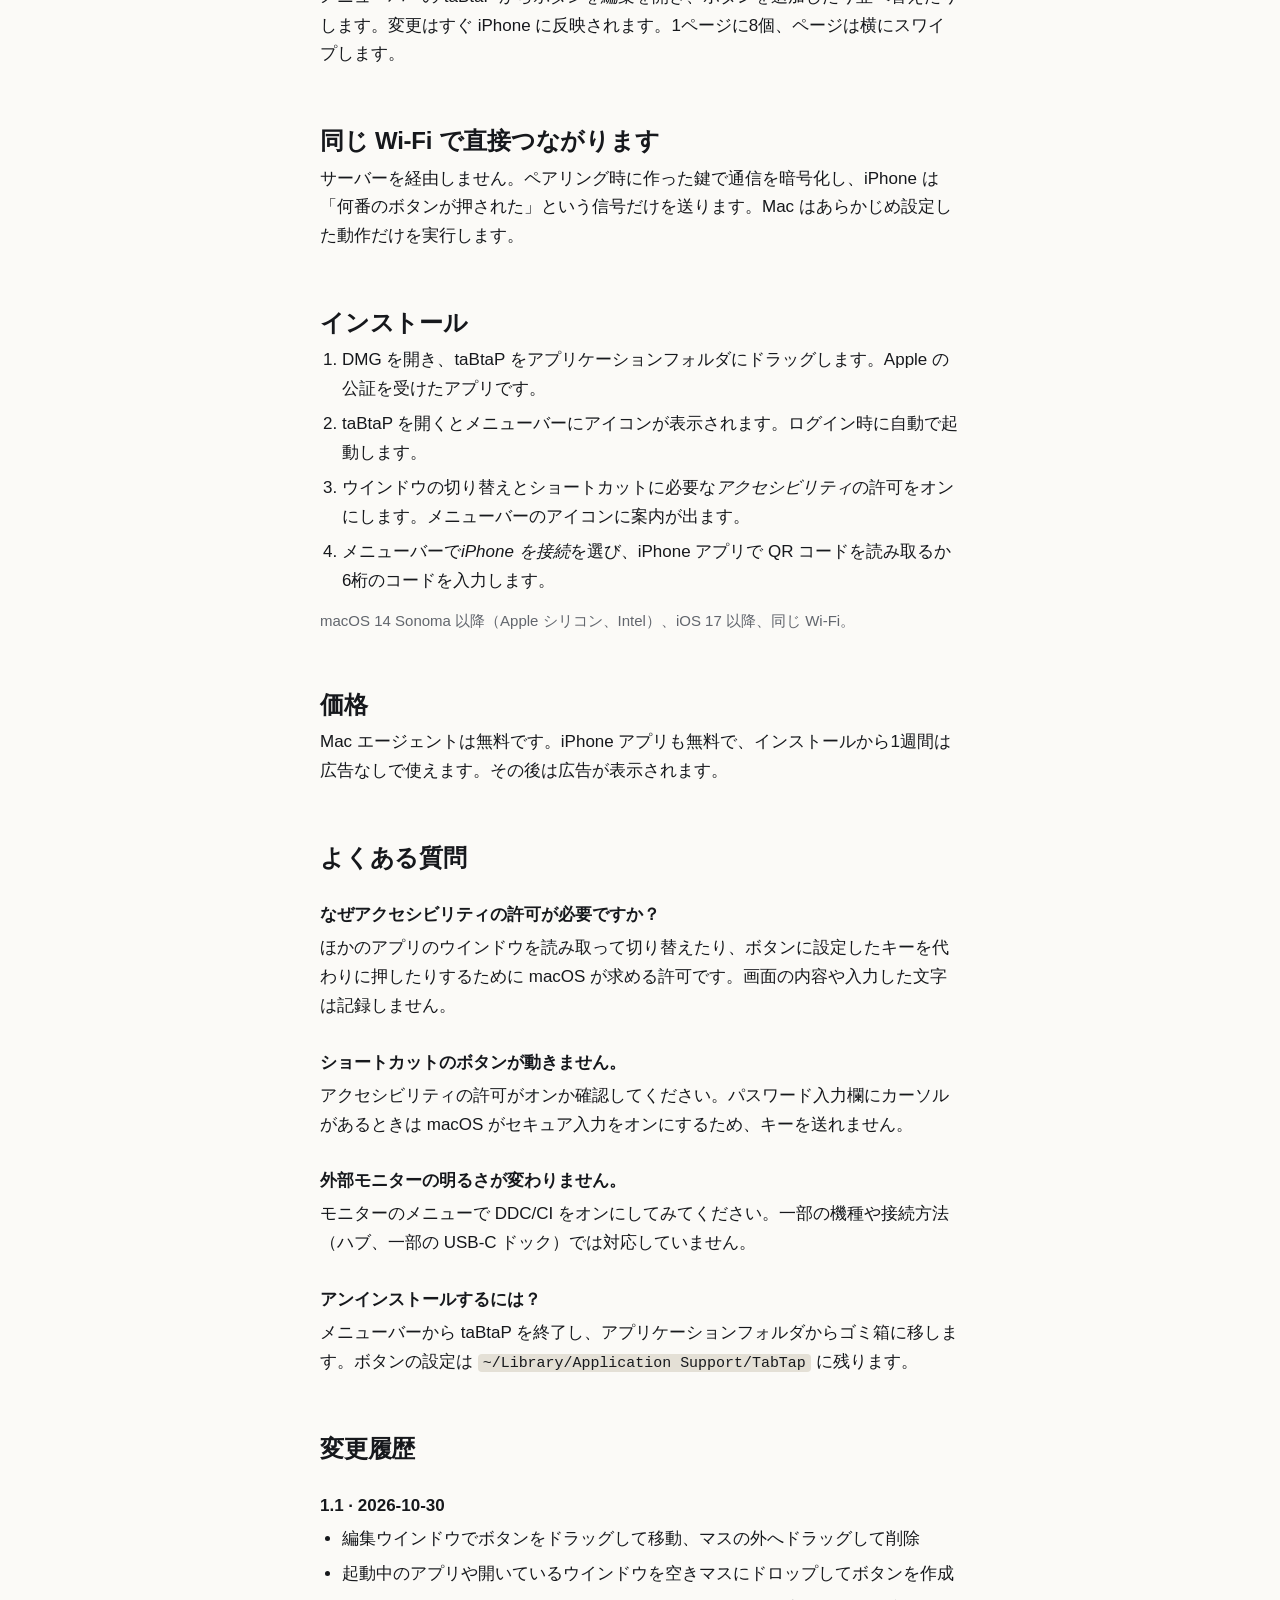
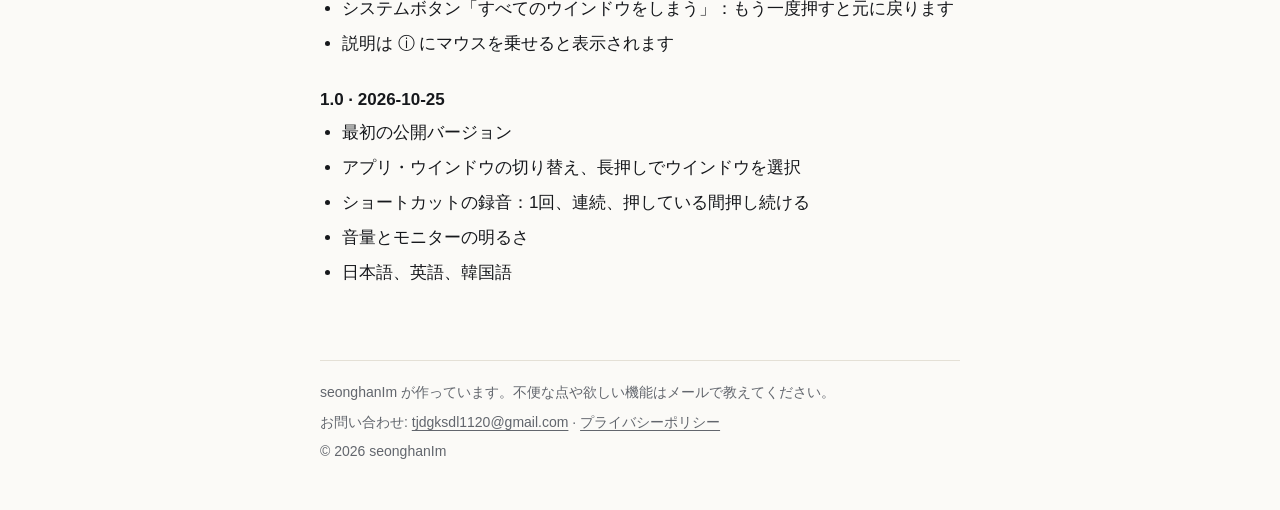
==== commit ef86e31b: "다운로드 페이지 업데이트 (e2f8432)" ====
--- a/ja/index.html
+++ b/ja/index.html
@@ -32,7 +32,10 @@
     <a class="download" href="../download/taBtaP-Agent.dmg">Mac エージェントをダウンロード</a>
     <span class="meta">無料 · macOS 14 以降 · バージョン 1.1 · 1.3 MB</span>
   </p>
-  <p class="note">iPhone アプリは App Store での公開を準備中です。</p>
+  <p class="cta">
+    <a class="download secondary" href="https://apps.apple.com/app/id6826741150">iPhone アプリを入手</a>
+    <span class="meta">App Store · 無料 · iOS 17 以降</span>
+  </p>
 
   <figure class="device" aria-hidden="true">
       <div class="screen">
--- a/style.css
+++ b/style.css
@@ -86,6 +86,14 @@
 }
 
 .download:hover { filter: brightness(1.06); }
+
+.download.secondary {
+  background: transparent;
+  color: var(--accent);
+  box-shadow: inset 0 0 0 1.5px var(--accent);
+}
+
+.cta + .cta { margin-top: 12px; }
 
 .meta, .note { color: var(--muted); font-size: 15px; }
 
